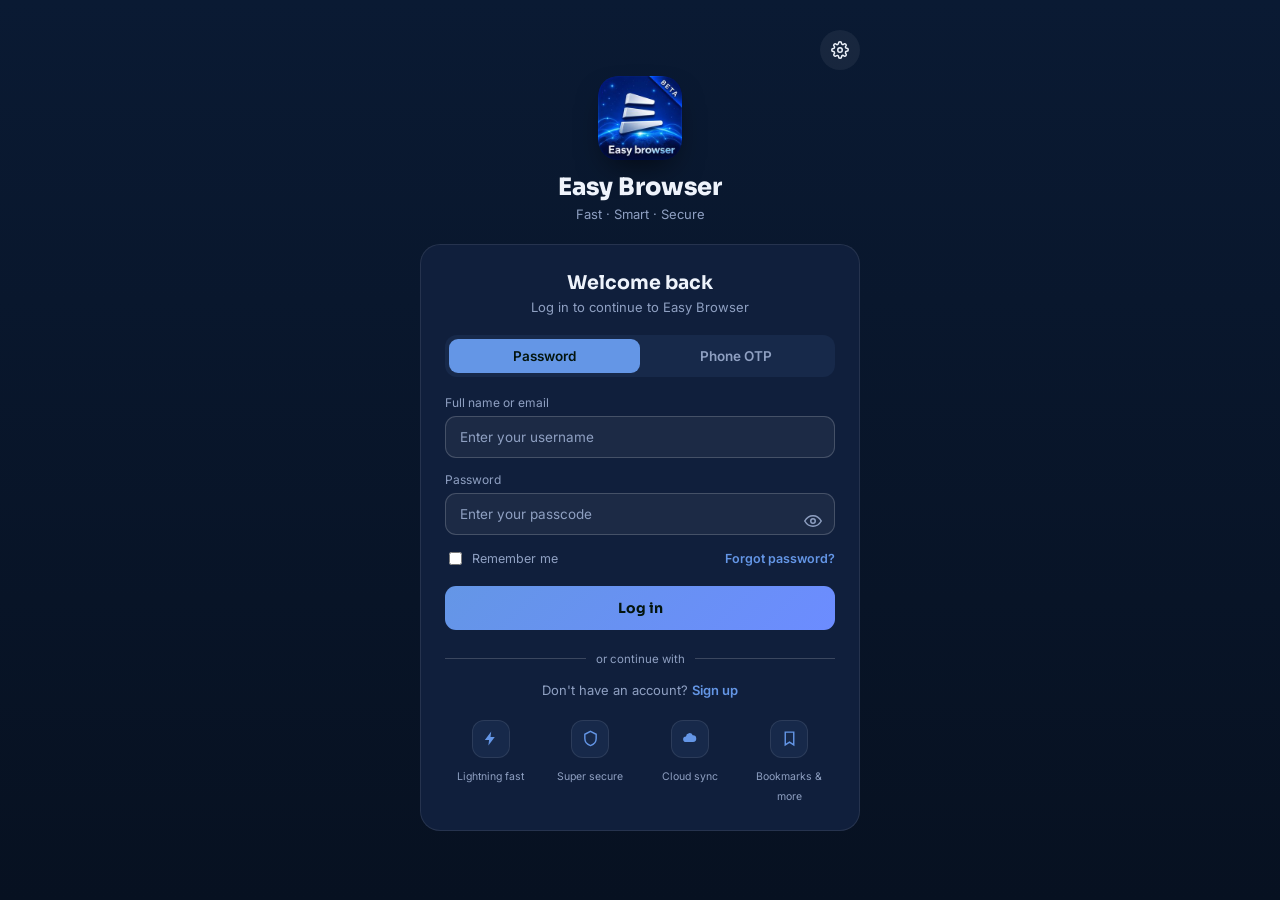
==== Index.html @ 17ee10db "Update print statement from 'Hello' to 'Goodbye'" ====
<!DOCTYPE html>
<html lang="en">
<head>
<meta charset="UTF-8" />
<meta name="viewport" content="width=device-width, initial-scale=1.0" />
<title>Easy Browser</title>
<link rel="icon" type="image/png" sizes="32x32" href="[data-uri]">
<link href="https://fonts.googleapis.com/css2?family=Sora:wght@500;600;700;800&family=Inter:wght@400;500;600&display=swap" rel="stylesheet">
<style>
  :root{
    --text:#eef3fb; --muted:#8fa0c2; --stroke:rgba(255,255,255,0.09); --stroke-strong:rgba(255,255,255,0.18);
    --panel:#101f3c; --panel-2:#17294a;
  }
  *{box-sizing:border-box;}
  html,body{min-height:100%;margin:0;}
  body{
    background:#0a1a33;color:var(--text);
    font-family:'Inter', ui-sans-serif, system-ui, sans-serif;
    transition:background 0.5s ease;
    display:flex;align-items:center;justify-content:center;
    min-height:100vh;
    padding:20px 16px 60px;
    position:relative;overflow-x:hidden;
  }
  #starsBg{ position:fixed;inset:0;width:100%;height:100%;z-index:-1; }
  .wrap{ max-width:440px;width:100%;margin:0 auto;position:relative; }
  .screen{ display:none; }
  .screen.active{ display:block; }
  .top-corner{ display:flex;justify-content:flex-end;margin-bottom:6px; }
  .icon-circle{
    width:40px;height:40px;border-radius:50%;border:none;cursor:pointer;
    display:flex;align-items:center;justify-content:center;
    background:rgba(255,255,255,0.06);color:var(--text);transition:background 0.4s ease, color 0.4s ease;
  }
  .icon-circle svg{ width:18px;height:18px; }
  /* ---------- brand block (shared) ---------- */
  .brand{ text-align:center;margin-bottom:22px; }
  .brand .logo-wrap{ width:84px;height:84px;border-radius:20px;overflow:hidden;margin:0 auto 12px;box-shadow:0 14px 30px -10px rgba(0,0,0,0.6); }
  .brand .logo-wrap img{ width:100%;height:100%;object-fit:cover;display:block; }
  .brand h1{ font-family:'Sora',sans-serif;font-size:24px;font-weight:800;margin:0 0 4px; }
  .brand p.tagline{ color:var(--muted);font-size:13px;margin:0; }
  /* ---------- login card ---------- */
  .login-card{ background:var(--panel);border:1px solid var(--stroke);border-radius:20px;padding:26px 24px; }
  .login-card h2{ font-family:'Sora',sans-serif;font-size:19px;font-weight:700;margin:0 0 4px;text-align:center; }
  .login-card p.sub{ color:var(--muted);font-size:13px;margin:0 0 20px;text-align:center; }
  .tabs{ display:flex;background:var(--panel-2);border-radius:12px;padding:4px;margin-bottom:18px; }
  .tab{ flex:1;text-align:center;padding:9px;border-radius:9px;font-size:13.5px;font-weight:600;cursor:pointer;color:var(--muted); }
  .tab.active{ background:rgb(var(--accent,100,150,230));color:#04150f; }
  .field-label{ font-size:12px;color:var(--muted);margin:0 0 6px; }
  .field{
    width:100%;background:rgba(255,255,255,0.05);border:1px solid var(--stroke-strong);
    border-radius:11px;padding:12px 14px;margin-bottom:14px;font-size:13.5px;color:var(--text);
    outline:none;font-family:inherit;
  }
  .field::placeholder{ color:var(--muted); }
  .password-wrap{ position:relative; }
  .password-wrap .field{ padding-right:44px; }
  .eye-btn{
    position:absolute;right:6px;top:50%;transform:translateY(-50%);
    width:32px;height:32px;border:none;background:none;color:var(--muted);cursor:pointer;
    display:flex;align-items:center;justify-content:center;
  }
  .eye-btn svg{ width:18px;height:18px; }
  .row-between{ display:flex;align-items:center;justify-content:space-between;margin-bottom:18px;font-size:12.5px; }
  .remember{ display:flex;align-items:center;gap:7px;color:var(--muted); }
  .row-between a{ color:rgb(var(--accent,100,150,230));text-decoration:none;font-weight:600; }
  .primary-btn{
    width:100%;padding:13px;border-radius:11px;border:none;cursor:pointer;margin-bottom:16px;
    font-family:'Sora',sans-serif;font-weight:700;font-size:14px;color:#04150f;
    background:linear-gradient(135deg, rgb(var(--accent,100,150,230)), #6c8cff);
  }
  .divider{ display:flex;align-items:center;gap:10px;color:var(--muted);font-size:11.5px;margin:6px 0 16px; }
  .divider::before, .divider::after{ content:"";flex:1;height:1px;background:var(--stroke-strong); }
  .signup-line{ text-align:center;font-size:13px;color:var(--muted); }
  .signup-line a{ color:rgb(var(--accent,100,150,230));font-weight:600;text-decoration:none; }
  .feature-row{ display:flex;justify-content:space-between;gap:8px;margin-top:22px; }
  .feature{ flex:1;text-align:center; }
  .feature .icon{
    width:38px;height:38px;border-radius:12px;background:var(--panel-2);border:1px solid var(--stroke);
    display:flex;align-items:center;justify-content:center;margin:0 auto 6px;color:rgb(var(--accent,100,150,230));
  }
  .feature .icon svg{ width:17px;height:17px; }
  .feature span{ font-size:10.5px;color:var(--muted); }
  /* ---------- home screen ---------- */
  .home-topbar{ display:flex;align-items:center;justify-content:space-between;margin-bottom:20px; }
  .profile-pill{ display:flex;align-items:center;gap:10px;background:rgba(255,255,255,0.06);border:1px solid var(--stroke);border-radius:999px;padding:6px 14px 6px 6px;font-size:13px; }
  .profile-pill .avatar{ width:24px;height:24px;border-radius:50%;background:rgb(var(--accent,100,150,230));display:flex;align-items:center;justify-content:center;font-size:12px;color:#04150f;font-weight:700;cursor:pointer; }
  .profile-pill .logout{ color:var(--muted); }
  .stats{ display:flex;justify-content:center;gap:34px;margin:22px 0;flex-wrap:wrap; }
  .stat{ text-align:center; }
  .stat .label{ font-size:10px;font-weight:600;letter-spacing:0.07em;text-transform:uppercase;color:var(--muted); }
  .stat .num{ font-family:'Sora',sans-serif;font-size:22px;font-weight:800;margin:2px 0; }
  .stat .sub{ font-size:11px;color:var(--muted); }
  .search-wrap{
    display:flex;align-items:center;gap:10px;background:rgba(255,255,255,0.05);
    border:1px solid var(--stroke-strong);border-radius:14px;padding:11px 12px 11px 16px;margin-bottom:18px;color:var(--muted);
  }
  .search-wrap svg{ flex-shrink:0; }
  .search-wrap input{ flex:1;background:none;border:none;color:var(--text);font-size:13.5px;outline:none;font-family:inherit;min-width:0; }
  .search-wrap input::placeholder{ color:var(--muted); }
  .search-wrap .icon-btn{
    width:32px;height:32px;border-radius:50%;border:none;cursor:pointer;flex-shrink:0;
    background:rgba(255,255,255,0.06);color:var(--muted);display:flex;align-items:center;justify-content:center;
  }
  .search-wrap .icon-btn.listening{ color:rgb(var(--accent,100,150,230));background:rgba(var(--accent,100,150,230),0.18); }
  .section-head{ display:flex;align-items:center;justify-content:space-between;margin:20px 0 12px; }
  .section-head h3{ font-family:'Sora',sans-serif;font-size:15px;font-weight:700;margin:0; }
  .section-head a{ color:rgb(var(--accent,100,150,230));font-size:12px;font-weight:600;text-decoration:none; }
  .quick-grid{ display:grid;grid-template-columns:repeat(4,1fr);gap:12px; }
  .quick-item{ display:flex;flex-direction:column;align-items:center;gap:6px;text-align:center;text-decoration:none;color:inherit; }
  .quick-item .icon{ width:48px;height:48px;border-radius:14px;display:flex;align-items:center;justify-content:center;background:var(--panel-2);border:1px solid var(--stroke);overflow:hidden;font-family:'Sora',sans-serif;font-weight:700;font-size:16px;color:rgb(var(--accent,100,150,230)); }
  .quick-item .icon img{ width:100%;height:100%;object-fit:contain;padding:8px; }
  .quick-item span{ font-size:10.5px; }
  .banner{ display:flex;align-items:center;justify-content:space-between;gap:12px;background:linear-gradient(120deg, rgb(var(--accent,100,150,230)), #6c8cff);border-radius:16px;padding:16px 18px;margin:18px 0;color:#04150f; }
  .banner h4{ font-family:'Sora',sans-serif;font-size:13.5px;font-weight:800;margin:0; }
  .banner p{ font-size:11px;margin:2px 0 0;opacity:0.85; }
  .banner button{ background:#fff;color:#0a1a33;font-family:'Sora',sans-serif;font-weight:700;font-size:11.5px;border:none;border-radius:999px;padding:8px 14px;cursor:pointer;white-space:nowrap; }
  .chip-row{ display:flex;gap:8px;flex-wrap:wrap; }
  .chip{ background:var(--panel-2);border:1px solid var(--stroke);border-radius:999px;padding:7px 13px;font-size:11.5px;text-decoration:none;color:inherit; }
  .bottom-nav{ display:flex;justify-content:space-around;align-items:center;border-top:1px solid var(--stroke);padding-top:14px;margin-top:26px;position:relative; }
  .nav-item{ display:flex;flex-direction:column;align-items:center;gap:3px;color:var(--muted);font-size:10px;background:none;border:none;cursor:pointer; }
  .nav-item svg{ width:18px;height:18px; }
  .nav-item.active{ color:rgb(var(--accent,100,150,230)); }
  .nav-center{ width:48px;height:48px;border-radius:50%;margin-top:-24px;overflow:hidden;box-shadow:0 0 0 4px #0a1a33,0 0 20px 3px rgba(var(--accent,100,150,230),0.6); }
  .nav-center img{ width:100%;height:100%;object-fit:cover; }
  /* ---------- settings ---------- */
  #settingsScreen .settings-head{ display:flex;align-items:center;gap:10px;margin-bottom:24px;font-family:'Sora',sans-serif;font-weight:700;font-size:18px; }
  #historyScreen .settings-head{ display:flex;align-items:center;gap:10px;margin-bottom:20px;font-family:'Sora',sans-serif;font-weight:700;font-size:18px; }
  #splashScreen{ align-items:center;justify-content:center;min-height:60vh; }
  #splashScreen.active{ display:flex;flex-direction:column; }
  .splash-inner{ text-align:center; }
  .splash-inner .logo-wrap{ width:96px;height:96px;border-radius:22px;overflow:hidden;margin:0 auto 16px;box-shadow:0 16px 34px -12px rgba(0,0,0,0.6); }
  .splash-inner .logo-wrap img{ width:100%;height:100%;object-fit:cover; }
  .splash-text{ font-family:'Sora',sans-serif;font-weight:700;font-size:16px;margin:0; }
  .history-list{ display:flex;flex-direction:column;gap:10px; }
  .history-item{
    display:flex;align-items:center;justify-content:space-between;gap:10px;
    background:var(--panel-2);border:1px solid var(--stroke);border-radius:12px;padding:11px 14px;
    text-decoration:none;color:inherit;
  }
  .history-item .site{ font-size:13.5px;font-weight:600; }
  .history-item .time{ font-size:11.5px;color:var(--muted); }
  .back-btn{ background:rgba(255,255,255,0.06);border:none;color:var(--text);font-size:18px;cursor:pointer;width:36px;height:36px;border-radius:50%; }
  .settings-label{ font-size:11px;font-weight:600;letter-spacing:0.07em;text-transform:uppercase;color:var(--muted);margin:0 0 12px; }
  .theme-row{ display:flex;gap:14px;flex-wrap:wrap; }
  .update-card{
    background:var(--panel-2);border:1px solid var(--stroke-strong);border-radius:14px;
    padding:16px;margin-bottom:6px;
  }
  .update-row{ display:flex;align-items:center;justify-content:space-between;font-size:13.5px; }
  .version-tag{ font-family:'Sora',sans-serif;font-weight:700;color:rgb(var(--accent,100,150,230)); }
  .update-status{ font-size:12.5px;color:var(--muted);margin-top:10px; }
  .progress-wrap{ width:100%;height:8px;border-radius:99px;background:rgba(255,255,255,0.08);overflow:hidden;margin-top:12px; }
  .progress-bar{ width:0%;height:100%;background:linear-gradient(135deg, rgb(var(--accent,100,150,230)), #6c8cff);transition:width 0.2s linear; }
  .dev-note{ font-size:11.5px;color:var(--muted);line-height:1.6;margin:12px 0 0; }
  .theme-option{ display:flex;flex-direction:column;align-items:center;gap:7px;cursor:pointer; }
  .theme-option .swatch{ width:58px;height:58px;border-radius:16px;overflow:hidden;border:2px solid transparent;transition:border-color 0.15s ease, transform 0.15s ease; }
  .theme-option:hover .swatch{ transform:translateY(-2px); }
  .theme-option.active .swatch{ border-color:#fff; }
  .theme-option .swatch img{ width:100%;height:100%;object-fit:cover; }
  .theme-option span{ font-size:11px;color:var(--muted); }
</style>
</head>
<body>
<canvas id="starsBg"></canvas>
<div class="wrap">
  <!-- LOGIN -->
  <div class="screen active" id="loginScreen">
    <div class="top-corner">
      <button class="icon-circle" id="openSettingsFromLogin" aria-label="Settings">
        <svg viewBox="0 0 24 24" fill="none" stroke="currentColor" stroke-width="2"><circle cx="12" cy="12" r="3"/><path d="M19.4 15a1.65 1.65 0 00.33 1.82l.06.06a2 2 0 11-2.83 2.83l-.06-.06a1.65 1.65 0 00-1.82-.33 1.65 1.65 0 00-1 1.51V21a2 2 0 01-4 0v-.09A1.65 1.65 0 009 19.4a1.65 1.65 0 00-1.82.33l-.06.06a2 2 0 11-2.83-2.83l.06-.06A1.65 1.65 0 004.6 15a1.65 1.65 0 00-1.51-1H3a2 2 0 010-4h.09A1.65 1.65 0 004.6 9a1.65 1.65 0 00-.33-1.82l-.06-.06a2 2 0 112.83-2.83l.06.06A1.65 1.65 0 009 4.6a1.65 1.65 0 001-1.51V3a2 2 0 014 0v.09A1.65 1.65 0 0015 4.6a1.65 1.65 0 001.82-.33l.06-.06a2 2 0 112.83 2.83l-.06.06A1.65 1.65 0 0019.4 9c.36.14.68.38 1 .5H21a2 2 0 010 4h-.09a1.65 1.65 0 00-1.51 1z"/></svg>
      </button>
    </div>
    <div class="brand">
      <div class="logo-wrap"><img id="loginLogo" src="[data-uri]"></div>
      <h1>Easy Browser</h1>
      <p class="tagline">Fast · Smart · Secure</p>
    </div>
    <div class="login-card">
      <h2>Welcome back</h2>
      <p class="sub">Log in to continue to Easy Browser</p>
      <div class="tabs">
        <div class="tab active" id="tabPassword">Password</div>
        <div class="tab" id="tabOtp">Phone OTP</div>
      </div>
      <div id="passwordPane">
        <div class="field-label">Full name or email</div>
        <input class="field" id="nameInput" type="text" placeholder="Enter your username">
        <div class="field-label">Password</div>
        <div class="password-wrap">
          <input class="field" id="passwordInput" type="password" placeholder="Enter your passcode">
          <button type="button" class="eye-btn" id="toggleEye" aria-label="Show password">
            <svg viewBox="0 0 24 24" fill="none" stroke="currentColor" stroke-width="2"><path d="M1 12s4-7 11-7 11 7 11 7-4 7-11 7-11-7-11-7z"/><circle cx="12" cy="12" r="3"/></svg>
          </button>
        </div>
        <div class="row-between">
          <label class="remember"><input type="checkbox"> Remember me</label>
          <a href="#">Forgot password?</a>
        </div>
        <button class="primary-btn">Log in</button>
      </div>
      <div id="otpPane" style="display:none;">
        <div class="field-label">Full name</div>
        <input class="field" id="nameInputOtp" type="text" placeholder="Enter your username">
        <div class="field-label">Phone number</div>
        <input class="field" type="tel" placeholder="+91 00000 00000">
        <button class="primary-btn" id="sendOtpBtn">Send OTP</button>
        <div class="field-label">Enter OTP</div>
        <input class="field" type="text" placeholder="• • • • • •">
        <button class="primary-btn">Verify &amp; log in</button>
      </div>
      <div class="divider">or continue with</div>
      <div class="signup-line">Don't have an account? <a href="#">Sign up</a></div>
      <div class="feature-row">
        <div class="feature"><div class="icon"><svg viewBox="0 0 24 24" fill="currentColor"><path d="M13 2L4 14h6l-1 8 9-12h-6z"/></svg></div><span>Lightning fast</span></div>
        <div class="feature"><div class="icon"><svg viewBox="0 0 24 24" fill="none" stroke="currentColor" stroke-width="2"><path d="M12 2l8 4v6c0 5-3.5 8.5-8 10-4.5-1.5-8-5-8-10V6z"/></svg></div><span>Super secure</span></div>
        <div class="feature"><div class="icon"><svg viewBox="0 0 24 24" fill="currentColor"><path d="M7 17a4 4 0 010-8 5 5 0 019.6-1.5A4.5 4.5 0 0117 17H7z"/></svg></div><span>Cloud sync</span></div>
        <div class="feature"><div class="icon"><svg viewBox="0 0 24 24" fill="none" stroke="currentColor" stroke-width="2"><path d="M6 3h12v18l-6-4-6 4z"/></svg></div><span>Bookmarks &amp; more</span></div>
      </div>
    </div>
  </div>
  <!-- HOME -->
  <div class="screen" id="homeScreen">
    <div class="home-topbar">
      <button class="icon-circle" id="openSettingsFromHome" aria-label="Settings">
        <svg viewBox="0 0 24 24" fill="none" stroke="currentColor" stroke-width="2"><circle cx="12" cy="12" r="3"/><path d="M19.4 15a1.65 1.65 0 00.33 1.82l.06.06a2 2 0 11-2.83 2.83l-.06-.06a1.65 1.65 0 00-1.82-.33 1.65 1.65 0 00-1 1.51V21a2 2 0 01-4 0v-.09A1.65 1.65 0 009 19.4a1.65 1.65 0 00-1.82.33l-.06.06a2 2 0 11-2.83-2.83l.06-.06A1.65 1.65 0 004.6 15a1.65 1.65 0 00-1.51-1H3a2 2 0 010-4h.09A1.65 1.65 0 004.6 9a1.65 1.65 0 00-.33-1.82l-.06-.06a2 2 0 112.83-2.83l.06.06A1.65 1.65 0 009 4.6a1.65 1.65 0 001-1.51V3a2 2 0 014 0v.09A1.65 1.65 0 0015 4.6a1.65 1.65 0 001.82-.33l.06-.06a2 2 0 112.83 2.83l-.06.06A1.65 1.65 0 0019.4 9c.36.14.68.38 1 .5H21a2 2 0 010 4h-.09a1.65 1.65 0 00-1.51 1z"/></svg>
      </button>
      <div class="profile-pill"><span class="avatar" id="homeAvatar">?</span><span id="homeWelcome">Welcome!</span><span class="logout" id="logoutBtn" style="cursor:pointer;">Log out</span></div>
    </div>
    <div class="brand">
      <div class="logo-wrap"><img id="homeLogo" src="[data-uri]"></div>
      <h1>Easy Browser</h1>
      <p class="tagline">Fast · Smart · Secure</p>
    </div>
    <div class="stats">
      <div class="stat"><div class="label">Websites</div><div class="num">150+</div><div class="sub">Available</div></div>
      <div class="stat"><div class="label">Bookmarks</div><div class="num">24</div><div class="sub">Saved</div></div>
      <div class="stat"><div class="label">History</div><div class="num">136</div><div class="sub">Visited</div></div>
    </div>
    <form class="search-wrap" id="searchForm">
      <svg width="18" height="18" viewBox="0 0 24 24" fill="none" stroke="#9db0cf" stroke-width="2"><circle cx="11" cy="11" r="7"/><line x1="21" y1="21" x2="16.65" y2="16.65"/></svg>
      <input type="text" id="searchInput" placeholder="Search or enter website" autocomplete="off">
      <button type="button" class="icon-btn" id="voiceSearchBtn" aria-label="Voice search">
        <svg width="18" height="18" viewBox="0 0 24 24" fill="none" stroke="currentColor" stroke-width="1.8"><rect x="9" y="2" width="6" height="12" rx="3"/><path d="M5 10a7 7 0 0014 0M12 19v3" stroke-linecap="round"/></svg>
      </button>
    </form>
    <div class="section-head"><h3>Quick Access</h3><a href="#">View All ›</a></div>
    <div class="quick-grid" id="quickGrid"></div>
    <div class="banner">
      <div><h4>Explore the web faster and smarter</h4><p>Your all-in-one browser for everything you need.</p></div>
      <button>Explore ›</button>
    </div>
    <div class="section-head"><h3>Recent Websites</h3><a href="#">Clear All</a></div>
    <div class="chip-row">
      <a class="chip" href="https://github.com" target="_blank" rel="noopener" data-site="github.com">github.com</a>
      <a class="chip" href="https://codepen.io" target="_blank" rel="noopener" data-site="codepen.io">codepen.io</a>
      <a class="chip" href="https://canva.com" target="_blank" rel="noopener" data-site="canva.com">canva.com</a>
      <a class="chip" href="https://claude.ai" target="_blank" rel="noopener" data-site="claude.ai">claude.ai</a>
    </div>
    <div class="bottom-nav">
      <button class="nav-item active"><svg viewBox="0 0 24 24" fill="none" stroke="currentColor" stroke-width="2"><path d="M3 11l9-7 9 7"/><path d="M5 10v9h14v-9"/></svg>Home</button>
      <button class="nav-item"><svg viewBox="0 0 24 24" fill="none" stroke="currentColor" stroke-width="2"><path d="M6 3h12v18l-6-4-6 4z"/></svg>Bookmarks</button>
      <div class="nav-center"><img id="navLogo" src="[data-uri]"></div>
      <button class="nav-item"><svg viewBox="0 0 24 24" fill="none" stroke="currentColor" stroke-width="2"><circle cx="12" cy="12" r="9"/><path d="M12 7v5l3 2"/></svg>History</button>
      <button class="nav-item"><svg viewBox="0 0 24 24" fill="none" stroke="currentColor" stroke-width="2"><rect x="3" y="3" width="7" height="7" rx="1.4"/><rect x="14" y="3" width="7" height="7" rx="1.4"/><rect x="3" y="14" width="7" height="7" rx="1.4"/><rect x="14" y="14" width="7" height="7" rx="1.4"/></svg>Apps</button>
    </div>
  </div>
  <!-- SETTINGS -->
  <div class="screen" id="settingsScreen">
    <div class="settings-head">
      <button class="back-btn" id="closeSettingsBtn">‹</button>
      Settings
    </div>
    <div class="settings-label">Appearance</div>
    <div class="theme-row" id="themeRow"></div>
    <div class="settings-label" style="margin-top:26px;">Software Update</div>
    <div class="update-card">
      <div class="update-row">
        <span>Easy Browser version</span>
        <span id="installedVersion" class="version-tag">1.0.0</span>
      </div>
      <button class="primary-btn" id="checkUpdateBtn" style="margin:12px 0 0;">Check for Updates</button>
      <div id="updateStatus" class="update-status"></div>
      <button class="primary-btn" id="installUpdateBtn" style="display:none;margin-top:10px;">Reload to Update</button>
      <p class="dev-note">Updates are published by pushing new code to the GitHub repo — only whoever has push access to it (you) can release one. Anyone with the page already open keeps using the version they loaded until they reload.</p>
    </div>
  </div>
  <!-- SPLASH: brief welcome shown right after login -->
  <div class="screen" id="splashScreen">
    <div class="splash-inner">
      <div class="logo-wrap"><img id="splashLogo" src="" alt=""></div>
      <p id="splashText" class="splash-text"></p>
    </div>
  </div>
  <!-- HISTORY -->
  <div class="screen" id="historyScreen">
    <div class="settings-head">
      <button class="back-btn" id="closeHistoryBtn">‹</button>
      History
    </div>
    <div class="history-list" id="historyList"></div>
  </div>
</div>
<script>
const THEMES = {
  blue:   { bg:'#0a1a33', accent:'100,150,230' },
  purple: { bg:'#1c0f33', accent:'168,120,224' },
  green:  { bg:'#04140f', accent:'60,200,150' },
  red:    { bg:'#22060c', accent:'224,90,110' },
  gold:   { bg:'#1a1206', accent:'224,180,110' },
};
const LOGOS = {
  blue:'[data-uri]',
  purple:'[data-uri]',
  green:'[data-uri]',
  red:'[data-uri]',
  gold:'[data-uri]',
};
function handleIconError(img){
  const step = img.dataset.step || '0';
  if(step === '0'){
    img.dataset.step = '1';
    img.src = `https://www.google.com/s2/favicons?domain=${img.dataset.domain}&sz=128`;
  } else {
    // both remote sources failed — show a generic letter badge instead of a broken image
    const wrap = img.parentElement;
    img.remove();
    wrap.textContent = wrap.dataset.fallback;
  }
}
const QUICK = [
  { name:'YouTube', href:'https://youtube.com', domain:'youtube.com' },
  { name:'Google', href:'https://google.com', domain:'google.com' },
  { name:'ChatGPT', href:'https://chat.openai.com', domain:'chat.openai.com' },
  { name:'Wikipedia', href:'https://wikipedia.org', domain:'wikipedia.org' },
];
const quickGrid = document.getElementById('quickGrid');
QUICK.forEach(app => {
  const el = document.createElement('a');
  el.className = 'quick-item';
  el.href = app.href;
  el.target = '_blank';
  el.rel = 'noopener';
  el.innerHTML = `<div class="icon" data-fallback="${app.name.charAt(0)}"><img src="https://logo.clearbit.com/${app.domain}" alt="" data-domain="${app.domain}" onerror="handleIconError(this)"></div><span>${app.name}</span>`;
  el.addEventListener('click', () => logHistory(app.domain));
  quickGrid.appendChild(el);
});
function applyTheme(key){
  const t = THEMES[key];
  document.body.style.background = t.bg;
  document.documentElement.style.setProperty('--accent', t.accent);
  document.getElementById('loginLogo').src = LOGOS[key];
  document.getElementById('homeLogo').src = LOGOS[key];
  document.getElementById('navLogo').src = LOGOS[key];
  document.querySelectorAll('.theme-option').forEach(o => o.classList.toggle('active', o.dataset.theme === key));
  drawStars(t.bg, t.accent);
}
// ---- starfield background, echoing the logo's own stars-and-glow look ----
const starsCanvas = document.getElementById('starsBg');
const starsCtx = starsCanvas.getContext('2d');
let starField = [];
function buildStarField(){
  // no moving elements needed for a clean, plain background
  starField = [];
}
function mixRgb(c1, c2, t){
  return [0,1,2].map(i => Math.round(c1[i] + (c2[i]-c1[i]) * t));
}
function drawStars(bgColor, accent){
  starsCanvas.width = window.innerWidth;
  starsCanvas.height = window.innerHeight;
  const W = starsCanvas.width, H = starsCanvas.height;
  // clean, solid dark blue — a touch darker toward the edges, nothing bright or "light"
  const hexRgb = [1,3,5].map(i => parseInt(bgColor.slice(i, i+2), 16));
  const darker = mixRgb(hexRgb, [0,0,0], 0.35);
  const grad = starsCtx.createLinearGradient(0, 0, 0, H);
  grad.addColorStop(0, bgColor);
  grad.addColorStop(1, `rgb(${darker[0]},${darker[1]},${darker[2]})`);
  starsCtx.fillStyle = grad;
  starsCtx.fillRect(0, 0, W, H);
  starsCtx.globalCompositeOperation = 'source-over';
}
buildStarField();
let currentThemeForRedraw = THEMES.blue;
function loopStars(){
  drawStars(currentThemeForRedraw.bg, currentThemeForRedraw.accent);
  requestAnimationFrame(loopStars);
}
requestAnimationFrame(loopStars);
window.addEventListener('resize', buildStarField);
const _applyThemeOriginal = applyTheme;
let currentLogoKey = 'blue';
applyTheme = function(key){
  currentThemeForRedraw = THEMES[key];
  currentLogoKey = key;
  _applyThemeOriginal(key);
};
let lastScreen = 'loginScreen';
function showScreen(id){
  document.querySelectorAll('.screen').forEach(s => s.classList.remove('active'));
  document.getElementById(id).classList.add('active');
}
document.getElementById('openSettingsFromLogin').addEventListener('click', () => { lastScreen='loginScreen'; showScreen('settingsScreen'); });
document.getElementById('openSettingsFromHome').addEventListener('click', () => { lastScreen='homeScreen'; showScreen('settingsScreen'); });
document.getElementById('closeSettingsBtn').addEventListener('click', () => showScreen(lastScreen));
// voice search — uses the browser's built-in speech recognition (Chrome/Edge/Safari; not Firefox)
const voiceBtn = document.getElementById('voiceSearchBtn');
const SpeechRecognitionAPI = window.SpeechRecognition || window.webkitSpeechRecognition;
if(SpeechRecognitionAPI){
  const recognition = new SpeechRecognitionAPI();
  recognition.lang = 'en-US';
  recognition.interimResults = false;
  recognition.maxAlternatives = 1;
  voiceBtn.addEventListener('click', () => {
    voiceBtn.classList.add('listening');
    recognition.start();
  });
  recognition.addEventListener('result', (e) => {
    const said = e.results[0][0].transcript;
    document.getElementById('searchInput').value = said;
    document.getElementById('searchForm').requestSubmit();
  });
  recognition.addEventListener('end', () => voiceBtn.classList.remove('listening'));
  recognition.addEventListener('error', () => voiceBtn.classList.remove('listening'));
} else {
  voiceBtn.addEventListener('click', () => {
    alert("Voice search isn't supported in this browser. Try Chrome, Edge, or Safari.");
  });
}
const SITE_SHORTCUTS = {
  claude: 'https://claude.ai',
  chatgpt: 'https://chat.openai.com',
  whatsapp: 'https://web.whatsapp.com',
  youtube: 'https://youtube.com',
  google: 'https://google.com',
  wikipedia: 'https://wikipedia.org',
  facebook: 'https://facebook.com',
  instagram: 'https://instagram.com',
  twitter: 'https://x.com',
  x: 'https://x.com',
  github: 'https://github.com',
  amazon: 'https://amazon.com',
  netflix: 'https://netflix.com',
  spotify: 'https://open.spotify.com',
  gmail: 'https://mail.google.com',
  maps: 'https://maps.google.com',
  translate: 'https://translate.google.com',
  reddit: 'https://reddit.com',
  linkedin: 'https://linkedin.com',
  telegram: 'https://web.telegram.org',
  canva: 'https://canva.com',
  codepen: 'https://codepen.io',
};
document.getElementById('searchForm').addEventListener('submit', (e) => {
  e.preventDefault();
  const q = document.getElementById('searchInput').value.trim();
  if(!q) return;
  const key = q.toLowerCase();
  let url;
  if(SITE_SHORTCUTS[key]){
    url = SITE_SHORTCUTS[key];
    logHistory(key + (key.includes('.') ? '' : '.com').replace('.com.com','.com'));
  } else {
    const looksLikeUrl = /^[\w-]+(\.[\w-]+)+([/?#].*)?$/.test(q) || /^https?:\/\//.test(q);
    url = looksLikeUrl ? (/^https?:\/\//.test(q) ? q : `https://${q}`) : `https://www.google.com/search?q=${encodeURIComponent(q)}`;
    logHistory(looksLikeUrl ? q.replace(/^https?:\/\//,'') : `Search: ${q}`);
  }
  window.location.href = url;
});
document.getElementById('tabPassword').addEventListener('click', () => {
  document.getElementById('tabPassword').classList.add('active');
  document.getElementById('tabOtp').classList.remove('active');
  document.getElementById('passwordPane').style.display = 'block';
  document.getElementById('otpPane').style.display = 'none';
});
document.getElementById('tabOtp').addEventListener('click', () => {
  document.getElementById('tabOtp').classList.add('active');
  document.getElementById('tabPassword').classList.remove('active');
  document.getElementById('otpPane').style.display = 'block';
  document.getElementById('passwordPane').style.display = 'none';
});
function showSplashThen(name, next){
  document.getElementById('splashLogo').src = LOGOS[currentLogoKey];
  document.getElementById('splashText').textContent = name
    ? `Hi ${name}, Easy Browser welcomes you!`
    : 'Hi Guest, Easy Browser welcomes you!';
  showScreen('splashScreen');
  setTimeout(next, 3000);
}
function logInAs(name){
  const trimmed = (name || '').trim();
  const homeWelcome = document.getElementById('homeWelcome');
  const homeAvatar = document.getElementById('homeAvatar');
  showSplashThen(trimmed, () => {
    if(trimmed){
      homeWelcome.textContent = trimmed;
      if(!homeAvatar.querySelector('img')) homeAvatar.textContent = trimmed.charAt(0).toUpperCase();
    } else {
      homeWelcome.textContent = 'Guest';
      if(!homeAvatar.querySelector('img')) homeAvatar.textContent = 'G';
    }
    showScreen('homeScreen');
  });
}
document.querySelector('#passwordPane .primary-btn').addEventListener('click', () => {
  const name = document.getElementById('nameInput').value;
  const pass = document.getElementById('passwordInput').value;
  // guest mode: both fields left empty
  logInAs((name || pass) ? name : '');
});
document.querySelector('#otpPane .primary-btn:last-child').addEventListener('click', () => logInAs(document.getElementById('nameInputOtp').value));
// show / hide passcode
document.getElementById('toggleEye').addEventListener('click', () => {
  const pw = document.getElementById('passwordInput');
  pw.type = pw.type === 'password' ? 'text' : 'password';
});
document.getElementById('logoutBtn').addEventListener('click', () => {
  document.getElementById('nameInput').value = '';
  document.getElementById('nameInputOtp').value = '';
  document.getElementById('passwordInput').value = '';
  document.getElementById('homeWelcome').textContent = 'Welcome!';
  document.getElementById('homeAvatar').textContent = '?';
  document.getElementById('homeAvatar').style.backgroundImage = '';
  showScreen('loginScreen');
});
// profile picture from gallery
const avatarFileInput = document.createElement('input');
avatarFileInput.type = 'file';
avatarFileInput.accept = 'image/*';
avatarFileInput.style.display = 'none';
document.body.appendChild(avatarFileInput);
document.getElementById('homeAvatar').addEventListener('click', () => avatarFileInput.click());
avatarFileInput.addEventListener('change', () => {
  const file = avatarFileInput.files[0];
  if(!file) return;
  const reader = new FileReader();
  reader.onload = () => {
    const avatar = document.getElementById('homeAvatar');
    avatar.textContent = '';
    avatar.style.backgroundImage = `url(${reader.result})`;
    avatar.style.backgroundSize = 'cover';
    avatar.style.backgroundPosition = 'center';
  };
  reader.readAsDataURL(file);
});
// history screen — a real, growing log of what's actually been searched/opened,
// stored in localStorage so it persists across visits on this device
const HISTORY_KEY = 'ezb_history';
function getHistory(){
  try { return JSON.parse(localStorage.getItem(HISTORY_KEY)) || []; }
  catch(e){ return []; }
}
function logHistory(site){
  const list = getHistory();
  list.unshift({ site, time: Date.now() });
  try { localStorage.setItem(HISTORY_KEY, JSON.stringify(list.slice(0, 200))); } catch(e){}
  renderHistory();
}
function relativeTime(ts){
  const diff = Math.max(0, Date.now() - ts);
  const min = Math.floor(diff / 60000);
  if(min < 1) return 'Just now';
  if(min < 60) return `${min} minute${min===1?'':'s'} ago`;
  const hr = Math.floor(min / 60);
  if(hr < 24) return `${hr} hour${hr===1?'':'s'} ago`;
  const day = Math.floor(hr / 24);
  if(day === 1) return 'Yesterday';
  return `${day} days ago`;
}
const historyList = document.getElementById('historyList');
function renderHistory(){
  const list = getHistory();
  historyList.innerHTML = '';
  if(list.length === 0){
    historyList.innerHTML = `<p style="color:var(--muted);font-size:13px;">Nothing searched yet — sites you visit from the search bar or Quick Access will show up here.</p>`;
    return;
  }
  list.forEach(h => {
    const a = document.createElement('a');
    a.className = 'history-item';
    a.href = h.site.startsWith('http') ? h.site : `https://${h.site}`;
    a.target = '_blank';
    a.rel = 'noopener';
    a.innerHTML = `<span class="site">${h.site}</span><span class="time">${relativeTime(h.time)}</span>`;
    historyList.appendChild(a);
  });
}
renderHistory();
document.querySelectorAll('.bottom-nav .nav-item')[2].addEventListener('click', () => { lastScreen='homeScreen'; renderHistory(); showScreen('historyScreen'); });
document.getElementById('closeHistoryBtn').addEventListener('click', () => showScreen(lastScreen));
document.querySelectorAll('.chip').forEach(chip => {
  chip.addEventListener('click', () => logHistory(chip.dataset.site));
});
const themeRow = document.getElementById('themeRow');
Object.keys(THEMES).forEach(key => {
  const opt = document.createElement('div');
  opt.className = 'theme-option';
  opt.dataset.theme = key;
  opt.innerHTML = `<div class="swatch"><img src="${LOGOS[key]}"></div><span>${key.charAt(0).toUpperCase()+key.slice(1)}</span>`;
  opt.addEventListener('click', () => applyTheme(key));
  themeRow.appendChild(opt);
});
// real software update check — compares the version baked into THIS running page
// against whatever is currently live on GitHub Pages, by re-fetching the page itself.
const APP_VERSION = '1.0.0'; // bump this number and push to GitHub to "release" an update
document.getElementById('installedVersion').textContent = APP_VERSION;
document.getElementById('checkUpdateBtn').addEventListener('click', async () => {
  const status = document.getElementById('updateStatus');
  const installBtn = document.getElementById('installUpdateBtn');
  status.textContent = 'Checking for updates…';
  installBtn.style.display = 'none';
  try {
    const res = await fetch(window.location.pathname + '?_=' + Date.now(), { cache: 'no-store' });
    const text = await res.text();
    const match = text.match(/const APP_VERSION = ['"]([\d.]+)['"]/);
    const latest = match ? match[1] : null;
    if(!latest){
      status.textContent = "Couldn't read the live version — check your connection.";
    } else if(latest === APP_VERSION){
      status.textContent = "You're up to date.";
    } else {
      status.textContent = `Update available: version ${latest}`;
      installBtn.style.display = 'block';
    }
  } catch(err){
    status.textContent = "Couldn't check for updates — check your connection.";
  }
});
document.getElementById('installUpdateBtn').addEventListener('click', () => {
  window.location.reload();
});
applyTheme('blue');
</script>
</body>
</html>
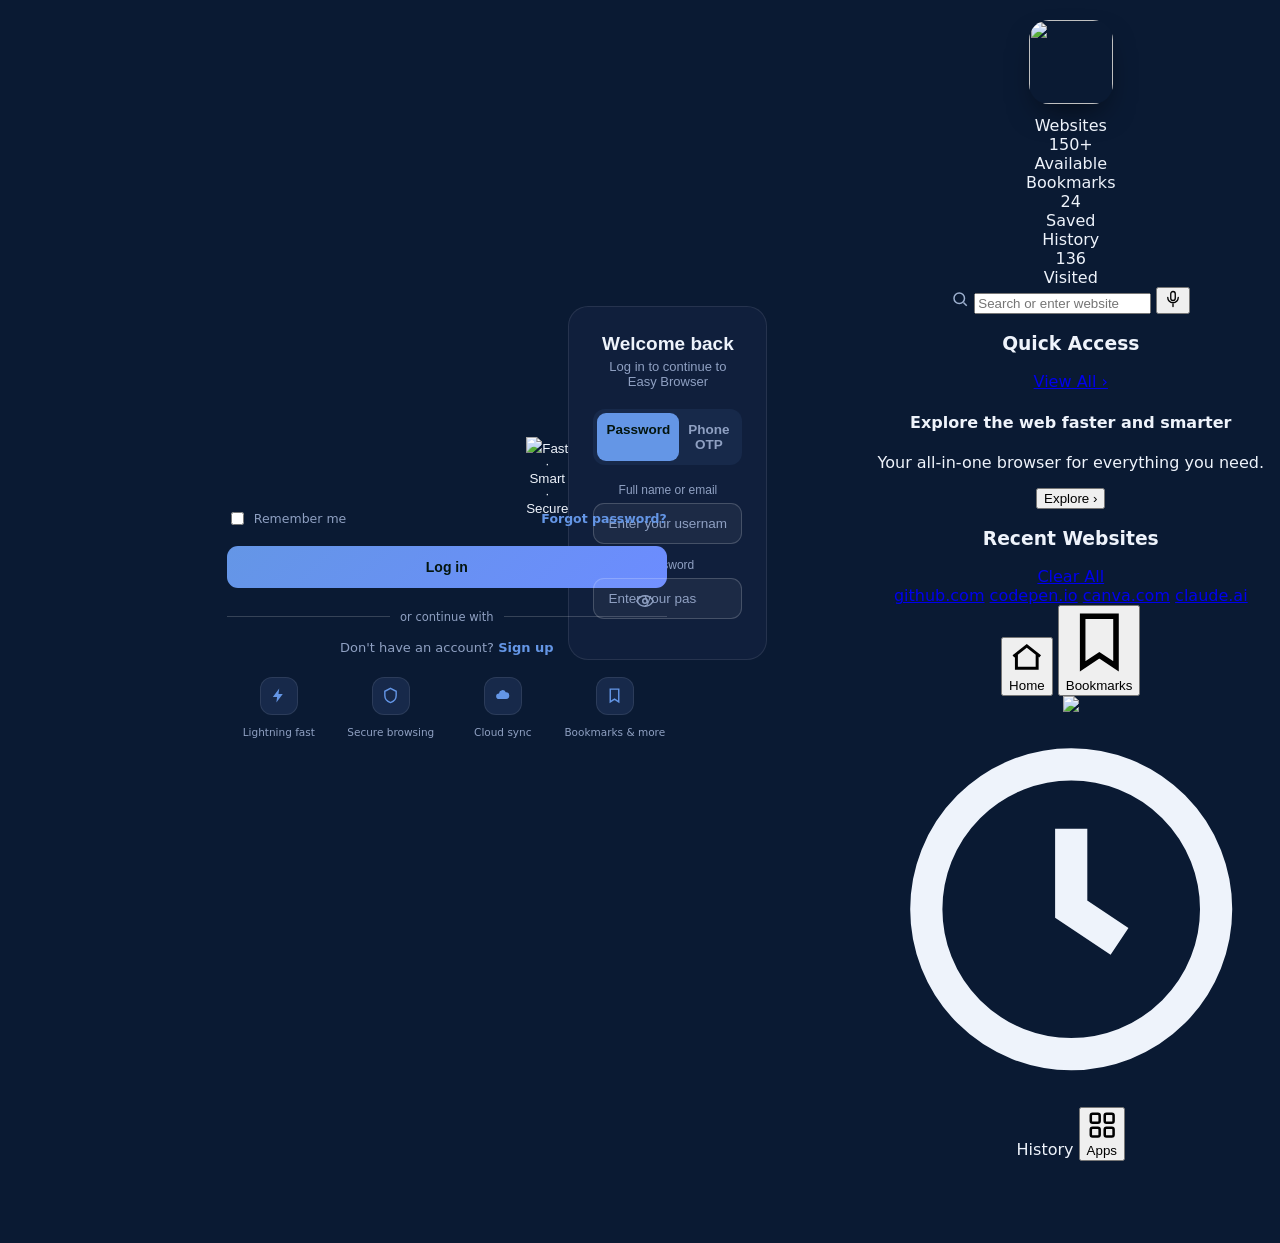
==== commit dd426089: "Fix runtime issues in the browser mockup: safe history handling, starfield rendering, theme patching" ====
--- a/Index.html
+++ b/Index.html
@@ -4,7 +4,7 @@
 <meta charset="UTF-8" />
 <meta name="viewport" content="width=device-width, initial-scale=1.0" />
 <title>Easy Browser</title>
-<link rel="icon" type="image/png" sizes="32x32" href="[data-uri]">
+<link rel="icon" type="image/png" sizes="32x32" href="[data-uri][...]
 <link href="https://fonts.googleapis.com/css2?family=Sora:wght@500;600;700;800&family=Inter:wght@400;500;600&display=swap" rel="stylesheet">
 <style>
   :root{
@@ -84,7 +84,7 @@
   /* ---------- home screen ---------- */
   .home-topbar{ display:flex;align-items:center;justify-content:space-between;margin-bottom:20px; }
   .profile-pill{ display:flex;align-items:center;gap:10px;background:rgba(255,255,255,0.06);border:1px solid var(--stroke);border-radius:999px;padding:6px 14px 6px 6px;font-size:13px; }
-  .profile-pill .avatar{ width:24px;height:24px;border-radius:50%;background:rgb(var(--accent,100,150,230));display:flex;align-items:center;justify-content:center;font-size:12px;color:#04150f;font-weight:700;cursor:pointer; }
+  .profile-pill .avatar{ width:24px;height:24px;border-radius:50%;background:rgb(var(--accent,100,150,230));display:flex;align-items:center;justify-content:center;font-size:12px;color:#04150f;font-wei[...]
   .profile-pill .logout{ color:var(--muted); }
   .stats{ display:flex;justify-content:center;gap:34px;margin:22px 0;flex-wrap:wrap; }
   .stat{ text-align:center; }
@@ -108,10 +108,10 @@
   .section-head a{ color:rgb(var(--accent,100,150,230));font-size:12px;font-weight:600;text-decoration:none; }
   .quick-grid{ display:grid;grid-template-columns:repeat(4,1fr);gap:12px; }
   .quick-item{ display:flex;flex-direction:column;align-items:center;gap:6px;text-align:center;text-decoration:none;color:inherit; }
-  .quick-item .icon{ width:48px;height:48px;border-radius:14px;display:flex;align-items:center;justify-content:center;background:var(--panel-2);border:1px solid var(--stroke);overflow:hidden;font-family:'Sora',sans-serif;font-weight:700;font-size:16px;color:rgb(var(--accent,100,150,230)); }
+  .quick-item .icon{ width:48px;height:48px;border-radius:14px;display:flex;align-items:center;justify-content:center;background:var(--panel-2);border:1px solid var(--stroke);overflow:hidden;font-fami[...]
   .quick-item .icon img{ width:100%;height:100%;object-fit:contain;padding:8px; }
   .quick-item span{ font-size:10.5px; }
-  .banner{ display:flex;align-items:center;justify-content:space-between;gap:12px;background:linear-gradient(120deg, rgb(var(--accent,100,150,230)), #6c8cff);border-radius:16px;padding:16px 18px;margin:18px 0;color:#04150f; }
+  .banner{ display:flex;align-items:center;justify-content:space-between;gap:12px;background:linear-gradient(120deg, rgb(var(--accent,100,150,230)), #6c8cff);border-radius:16px;padding:16px 18px;margi[...]
   .banner h4{ font-family:'Sora',sans-serif;font-size:13.5px;font-weight:800;margin:0; }
   .banner p{ font-size:11px;margin:2px 0 0;opacity:0.85; }
   .banner button{ background:#fff;color:#0a1a33;font-family:'Sora',sans-serif;font-weight:700;font-size:11.5px;border:none;border-radius:999px;padding:8px 14px;cursor:pointer;white-space:nowrap; }
@@ -168,11 +168,11 @@
   <div class="screen active" id="loginScreen">
     <div class="top-corner">
       <button class="icon-circle" id="openSettingsFromLogin" aria-label="Settings">
-        <svg viewBox="0 0 24 24" fill="none" stroke="currentColor" stroke-width="2"><circle cx="12" cy="12" r="3"/><path d="M19.4 15a1.65 1.65 0 00.33 1.82l.06.06a2 2 0 11-2.83 2.83l-.06-.06a1.65 1.65 0 00-1.82-.33 1.65 1.65 0 00-1 1.51V21a2 2 0 01-4 0v-.09A1.65 1.65 0 009 19.4a1.65 1.65 0 00-1.82.33l-.06.06a2 2 0 11-2.83-2.83l.06-.06A1.65 1.65 0 004.6 15a1.65 1.65 0 00-1.51-1H3a2 2 0 010-4h.09A1.65 1.65 0 004.6 9a1.65 1.65 0 00-.33-1.82l-.06-.06a2 2 0 112.83-2.83l.06.06A1.65 1.65 0 009 4.6a1.65 1.65 0 001-1.51V3a2 2 0 014 0v.09A1.65 1.65 0 0015 4.6a1.65 1.65 0 001.82-.33l.06-.06a2 2 0 112.83 2.83l-.06.06A1.65 1.65 0 0019.4 9c.36.14.68.38 1 .5H21a2 2 0 010 4h-.09a1.65 1.65 0 00-1.51 1z"/></svg>
+        <svg viewBox="0 0 24 24" fill="none" stroke="currentColor" stroke-width="2"><circle cx="12" cy="12" r="3"/><path d="M19.4 15a1.65 1.65 0 00.33 1.82l.06.06a2 2 0 11-2.83 2.83l-.06-.06a1.65 1.65[...]
       </button>
     </div>
     <div class="brand">
-      <div class="logo-wrap"><img id="loginLogo" src="[data-uri]"></div>
+      <div class="logo-wrap"><img id="loginLogo" src="[data-uri][...]
       <h1>Easy Browser</h1>
       <p class="tagline">Fast · Smart · Secure</p>
     </div>
@@ -213,7 +213,7 @@
       <div class="signup-line">Don't have an account? <a href="#">Sign up</a></div>
       <div class="feature-row">
         <div class="feature"><div class="icon"><svg viewBox="0 0 24 24" fill="currentColor"><path d="M13 2L4 14h6l-1 8 9-12h-6z"/></svg></div><span>Lightning fast</span></div>
-        <div class="feature"><div class="icon"><svg viewBox="0 0 24 24" fill="none" stroke="currentColor" stroke-width="2"><path d="M12 2l8 4v6c0 5-3.5 8.5-8 10-4.5-1.5-8-5-8-10V6z"/></svg></div><span>Super secure</span></div>
+        <div class="feature"><div class="icon"><svg viewBox="0 0 24 24" fill="none" stroke="currentColor" stroke-width="2"><path d="M12 2l8 4v6c0 5-3.5 8.5-8 10-4.5-1.5-8-5-8-10V6z"/></svg></div><span>Secure browsing</span></div>
         <div class="feature"><div class="icon"><svg viewBox="0 0 24 24" fill="currentColor"><path d="M7 17a4 4 0 010-8 5 5 0 019.6-1.5A4.5 4.5 0 0117 17H7z"/></svg></div><span>Cloud sync</span></div>
         <div class="feature"><div class="icon"><svg viewBox="0 0 24 24" fill="none" stroke="currentColor" stroke-width="2"><path d="M6 3h12v18l-6-4-6 4z"/></svg></div><span>Bookmarks &amp; more</span></div>
       </div>
@@ -223,12 +223,12 @@
   <div class="screen" id="homeScreen">
     <div class="home-topbar">
       <button class="icon-circle" id="openSettingsFromHome" aria-label="Settings">
-        <svg viewBox="0 0 24 24" fill="none" stroke="currentColor" stroke-width="2"><circle cx="12" cy="12" r="3"/><path d="M19.4 15a1.65 1.65 0 00.33 1.82l.06.06a2 2 0 11-2.83 2.83l-.06-.06a1.65 1.65 0 00-1.82-.33 1.65 1.65 0 00-1 1.51V21a2 2 0 01-4 0v-.09A1.65 1.65 0 009 19.4a1.65 1.65 0 00-1.82.33l-.06.06a2 2 0 11-2.83-2.83l.06-.06A1.65 1.65 0 004.6 15a1.65 1.65 0 00-1.51-1H3a2 2 0 010-4h.09A1.65 1.65 0 004.6 9a1.65 1.65 0 00-.33-1.82l-.06-.06a2 2 0 112.83-2.83l.06.06A1.65 1.65 0 009 4.6a1.65 1.65 0 001-1.51V3a2 2 0 014 0v.09A1.65 1.65 0 0015 4.6a1.65 1.65 0 001.82-.33l.06-.06a2 2 0 112.83 2.83l-.06.06A1.65 1.65 0 0019.4 9c.36.14.68.38 1 .5H21a2 2 0 010 4h-.09a1.65 1.65 0 00-1.51 1z"/></svg>
+        <svg viewBox="0 0 24 24" fill="none" stroke="currentColor" stroke-width="2"><circle cx="12" cy="12" r="3"/><path d="M19.4 15a1.65 1.65 0 00.33 1.82l.06.06a2 2 0 11-2.83 2.83l-.06-.06a1.65[...]
       </button>
       <div class="profile-pill"><span class="avatar" id="homeAvatar">?</span><span id="homeWelcome">Welcome!</span><span class="logout" id="logoutBtn" style="cursor:pointer;">Log out</span></div>
     </div>
     <div class="brand">
-      <div class="logo-wrap"><img id="homeLogo" src="[data-uri]"></div>
+      <div class="logo-wrap"><img id="homeLogo" src="[data-uri][...]
       <h1>Easy Browser</h1>
       <p class="tagline">Fast · Smart · Secure</p>
     </div>
@@ -241,7 +241,7 @@
       <svg width="18" height="18" viewBox="0 0 24 24" fill="none" stroke="#9db0cf" stroke-width="2"><circle cx="11" cy="11" r="7"/><line x1="21" y1="21" x2="16.65" y2="16.65"/></svg>
       <input type="text" id="searchInput" placeholder="Search or enter website" autocomplete="off">
       <button type="button" class="icon-btn" id="voiceSearchBtn" aria-label="Voice search">
-        <svg width="18" height="18" viewBox="0 0 24 24" fill="none" stroke="currentColor" stroke-width="1.8"><rect x="9" y="2" width="6" height="12" rx="3"/><path d="M5 10a7 7 0 0014 0M12 19v3" stroke-linecap="round"/></svg>
+        <svg width="18" height="18" viewBox="0 0 24 24" fill="none" stroke="currentColor" stroke-width="1.8"><rect x="9" y="2" width="6" height="12" rx="3"/><path d="M5 10a7 7 0 0014 0M12 19v3" stroke-linecap="round" stroke-linejoin="round"/></svg>
       </button>
     </form>
     <div class="section-head"><h3>Quick Access</h3><a href="#">View All ›</a></div>
@@ -260,7 +260,7 @@
     <div class="bottom-nav">
       <button class="nav-item active"><svg viewBox="0 0 24 24" fill="none" stroke="currentColor" stroke-width="2"><path d="M3 11l9-7 9 7"/><path d="M5 10v9h14v-9"/></svg>Home</button>
       <button class="nav-item"><svg viewBox="0 0 24 24" fill="none" stroke="currentColor" stroke-width="2"><path d="M6 3h12v18l-6-4-6 4z"/></svg>Bookmarks</button>
-      <div class="nav-center"><img id="navLogo" src="[data-uri]"></div>
+      <div class="nav-center"><img id="navLogo" src="[data-uri][...]
       <button class="nav-item"><svg viewBox="0 0 24 24" fill="none" stroke="currentColor" stroke-width="2"><circle cx="12" cy="12" r="9"/><path d="M12 7v5l3 2"/></svg>History</button>
       <button class="nav-item"><svg viewBox="0 0 24 24" fill="none" stroke="currentColor" stroke-width="2"><rect x="3" y="3" width="7" height="7" rx="1.4"/><rect x="14" y="3" width="7" height="7" rx="1.4"/><rect x="3" y="14" width="7" height="7" rx="1.4"/><rect x="14" y="14" width="7" height="7" rx="1.4"/></svg>Apps</button>
     </div>
@@ -282,7 +282,7 @@
       <button class="primary-btn" id="checkUpdateBtn" style="margin:12px 0 0;">Check for Updates</button>
       <div id="updateStatus" class="update-status"></div>
       <button class="primary-btn" id="installUpdateBtn" style="display:none;margin-top:10px;">Reload to Update</button>
-      <p class="dev-note">Updates are published by pushing new code to the GitHub repo — only whoever has push access to it (you) can release one. Anyone with the page already open keeps using the version they loaded until they reload.</p>
+      <p class="dev-note">Updates are published by pushing new code to the GitHub repo — only whoever has push access to it (you) can release one. Anyone with the page already open keeps using the version they opened until they refresh.</p>
     </div>
   </div>
   <!-- SPLASH: brief welcome shown right after login -->
@@ -310,11 +310,11 @@
   gold:   { bg:'#1a1206', accent:'224,180,110' },
 };
 const LOGOS = {
-  blue:'[data-uri]',
-  purple:'[data-uri]',
-  green:'[data-uri]',
-  red:'[data-uri]',
-  gold:'[data-uri]',
+  blue:'[data-uri][...]
+  purple:'[data-uri][...]
+  green:'[data-uri][...]
+  red:'[data-uri][...]
+  gold:'[data-uri][...]
 };
 function handleIconError(img){
   const step = img.dataset.step || '0';
@@ -322,7 +322,6 @@
     img.dataset.step = '1';
     img.src = `https://www.google.com/s2/favicons?domain=${img.dataset.domain}&sz=128`;
   } else {
-    // both remote sources failed — show a generic letter badge instead of a broken image
     const wrap = img.parentElement;
     img.remove();
     wrap.textContent = wrap.dataset.fallback;
@@ -355,12 +354,10 @@
   document.querySelectorAll('.theme-option').forEach(o => o.classList.toggle('active', o.dataset.theme === key));
   drawStars(t.bg, t.accent);
 }
-// ---- starfield background, echoing the logo's own stars-and-glow look ----
 const starsCanvas = document.getElementById('starsBg');
 const starsCtx = starsCanvas.getContext('2d');
 let starField = [];
 function buildStarField(){
-  // no moving elements needed for a clean, plain background
   starField = [];
 }
 function mixRgb(c1, c2, t){
@@ -370,7 +367,6 @@
   starsCanvas.width = window.innerWidth;
   starsCanvas.height = window.innerHeight;
   const W = starsCanvas.width, H = starsCanvas.height;
-  // clean, solid dark blue — a touch darker toward the edges, nothing bright or "light"
   const hexRgb = [1,3,5].map(i => parseInt(bgColor.slice(i, i+2), 16));
   const darker = mixRgb(hexRgb, [0,0,0], 0.35);
   const grad = starsCtx.createLinearGradient(0, 0, 0, H);
@@ -403,7 +399,6 @@
 document.getElementById('openSettingsFromLogin').addEventListener('click', () => { lastScreen='loginScreen'; showScreen('settingsScreen'); });
 document.getElementById('openSettingsFromHome').addEventListener('click', () => { lastScreen='homeScreen'; showScreen('settingsScreen'); });
 document.getElementById('closeSettingsBtn').addEventListener('click', () => showScreen(lastScreen));
-// voice search — uses the browser's built-in speech recognition (Chrome/Edge/Safari; not Firefox)
 const voiceBtn = document.getElementById('voiceSearchBtn');
 const SpeechRecognitionAPI = window.SpeechRecognition || window.webkitSpeechRecognition;
 if(SpeechRecognitionAPI){
@@ -505,11 +500,9 @@
 document.querySelector('#passwordPane .primary-btn').addEventListener('click', () => {
   const name = document.getElementById('nameInput').value;
   const pass = document.getElementById('passwordInput').value;
-  // guest mode: both fields left empty
   logInAs((name || pass) ? name : '');
 });
 document.querySelector('#otpPane .primary-btn:last-child').addEventListener('click', () => logInAs(document.getElementById('nameInputOtp').value));
-// show / hide passcode
 document.getElementById('toggleEye').addEventListener('click', () => {
   const pw = document.getElementById('passwordInput');
   pw.type = pw.type === 'password' ? 'text' : 'password';
@@ -523,7 +516,6 @@
   document.getElementById('homeAvatar').style.backgroundImage = '';
   showScreen('loginScreen');
 });
-// profile picture from gallery
 const avatarFileInput = document.createElement('input');
 avatarFileInput.type = 'file';
 avatarFileInput.accept = 'image/*';
@@ -543,8 +535,6 @@
   };
   reader.readAsDataURL(file);
 });
-// history screen — a real, growing log of what's actually been searched/opened,
-// stored in localStorage so it persists across visits on this device
 const HISTORY_KEY = 'ezb_history';
 function getHistory(){
   try { return JSON.parse(localStorage.getItem(HISTORY_KEY)) || []; }
@@ -600,9 +590,7 @@
   opt.addEventListener('click', () => applyTheme(key));
   themeRow.appendChild(opt);
 });
-// real software update check — compares the version baked into THIS running page
-// against whatever is currently live on GitHub Pages, by re-fetching the page itself.
-const APP_VERSION = '1.0.0'; // bump this number and push to GitHub to "release" an update
+const APP_VERSION = '1.0.0';
 document.getElementById('installedVersion').textContent = APP_VERSION;
 document.getElementById('checkUpdateBtn').addEventListener('click', async () => {
   const status = document.getElementById('updateStatus');
@@ -631,5 +619,169 @@
 });
 applyTheme('blue');
 </script>
+<script>
+(function(){
+  const canvas = document.getElementById('starsBg');
+  if (canvas) {
+    const ctx = canvas.getContext('2d');
+    const getRgb = (accent) => String(accent || '100,150,230').split(',').map((n) => Number(n)).filter((n) => !Number.isNaN(n));
+    let currentTheme = THEMES && THEMES.blue ? THEMES.blue : { bg:'#0a1a33', accent:'100,150,230' };
+
+    function buildStarField(){
+      const W = window.innerWidth;
+      const H = window.innerHeight;
+      const count = Math.max(80, Math.min(220, Math.floor((W * H) / 18)));
+      const rgb = getRgb(currentTheme.accent);
+      window.__ezbStars = Array.from({ length: count }, () => ({
+        x: Math.random() * W,
+        y: Math.random() * H,
+        r: Math.random() * 1.8 + 0.6,
+        a: Math.random() * 0.8 + 0.2,
+        color: rgb.length === 3 ? `rgba(${rgb[0]}, ${rgb[1]}, ${rgb[2]}, ${Math.random() * 0.8 + 0.2})` : 'rgba(255,255,255,0.45)'
+      }));
+    }
+
+    function drawStars(bgColor, accent){
+      const W = window.innerWidth;
+      const H = window.innerHeight;
+      canvas.width = W;
+      canvas.height = H;
+      const hex = [1,3,5].map((i) => parseInt(bgColor.slice(i, i + 2), 16));
+      const dark = hex.map((v) => Math.round(v * 0.5));
+      const grad = ctx.createLinearGradient(0, 0, 0, H);
+      grad.addColorStop(0, bgColor);
+      grad.addColorStop(1, `rgb(${dark[0]}, ${dark[1]}, ${dark[2]})`);
+      ctx.clearRect(0, 0, W, H);
+      ctx.fillStyle = grad;
+      ctx.fillRect(0, 0, W, H);
+
+      const rgb = getRgb(accent);
+      const starColor = rgb.length === 3 ? `rgba(${rgb[0]}, ${rgb[1]}, ${rgb[2]}, 0.8)` : 'rgba(255,255,255,0.65)';
+      const stars = window.__ezbStars || [];
+      stars.forEach((star) => {
+        ctx.fillStyle = star.color || starColor;
+        ctx.beginPath();
+        ctx.arc(star.x, star.y, star.r, 0, Math.PI * 2);
+        ctx.fill();
+      });
+    }
+
+    buildStarField();
+    const originalApplyTheme = window.applyTheme;
+    window.applyTheme = function(key){
+      const theme = THEMES[key];
+      if (!theme) return;
+      currentTheme = theme;
+      if (typeof originalApplyTheme === 'function') originalApplyTheme.call(window, key);
+      drawStars(theme.bg, theme.accent);
+      return theme;
+    };
+
+    window.addEventListener('resize', buildStarField);
+    (function animate(){
+      drawStars(currentTheme.bg, currentTheme.accent);
+      requestAnimationFrame(animate);
+    })();
+  }
+
+  function normalizeHistoryEntry(site, fallbackUrl){
+    const value = String(site || '').trim();
+    if (!value) return null;
+
+    let label = value;
+    let href = fallbackUrl || null;
+
+    if (/^https?:\/\//i.test(value)) {
+      try {
+        const url = new URL(value);
+        label = url.hostname;
+        href = url.href;
+      } catch (e) {
+        href = value;
+      }
+    } else if (value.startsWith('Search:')) {
+      const q = value.replace(/^Search:\s*/i, '').trim();
+      label = value;
+      href = `https://www.google.com/search?q=${encodeURIComponent(q)}`;
+    } else {
+      label = value.replace(/^https?:\/\//i, '').replace(/\/.*$/, '').trim();
+      if (!label) return null;
+      href = fallbackUrl || `https://${label}`;
+    }
+
+    if (!label || label === 'http:' || label === 'https:') return null;
+    return { site: label, href: href || `https://${label}` };
+  }
+
+  window.logHistory = function(site, fallbackUrl){
+    const entry = normalizeHistoryEntry(site, fallbackUrl);
+    if (!entry) return;
+
+    try {
+      const list = JSON.parse(localStorage.getItem('ezb_history') || '[]');
+      list.unshift({ site: entry.site, href: entry.href, time: Date.now() });
+      localStorage.setItem('ezb_history', JSON.stringify(list.slice(0, 200)));
+    } catch (e) {}
+
+    if (typeof window.renderHistory === 'function') {
+      window.renderHistory();
+    }
+  };
+
+  window.renderHistory = function(){
+    const historyList = document.getElementById('historyList');
+    if (!historyList) return;
+
+    let list = [];
+    try { list = JSON.parse(localStorage.getItem('ezb_history') || '[]'); } catch (e) {}
+    historyList.innerHTML = '';
+
+    if (!list.length) {
+      historyList.innerHTML = '<p style="color:var(--muted);font-size:13px;">Nothing searched yet — sites you visit from the search bar or Quick Access will show up here.</p>';
+      return;
+    }
+
+    list.forEach(function(item){
+      const anchor = document.createElement('a');
+      anchor.className = 'history-item';
+      const href = item.href || (String(item.site || '').startsWith('Search:') ? `https://www.google.com/search?q=${encodeURIComponent(String(item.site).replace(/^Search:\s*/i, ''))}` : `https://${String(item.site).replace(/^https?:\/\//i, '').replace(/\/.*$/, '').trim()}`);
+      anchor.href = href;
+      anchor.target = '_blank';
+      anchor.rel = 'noopener';
+      anchor.innerHTML = `<span class="site">${String(item.site || '').replace(/</g, '&lt;').replace(/>/g, '&gt;')}</span><span class="time">${relativeTime(item.time || Date.now())}</span>`;
+      historyList.appendChild(anchor);
+    });
+  };
+
+  const originalSearchSubmit = document.getElementById('searchForm') && document.getElementById('searchForm').onsubmit;
+  if (document.getElementById('searchForm')) {
+    document.getElementById('searchForm').addEventListener('submit', function(e){
+      e.preventDefault();
+      const q = document.getElementById('searchInput').value.trim();
+      if (!q) return;
+      const key = q.toLowerCase();
+      let url = '';
+      let label = '';
+
+      if (SITE_SHORTCUTS[key]) {
+        url = SITE_SHORTCUTS[key];
+        label = key.includes('.') ? key : `${key}.com`;
+      } else {
+        const looksLikeUrl = /^[\w-]+(\.[\w-]+)+([/?#].*)?$/.test(q) || /^https?:\/\//.test(q);
+        if (looksLikeUrl) {
+          url = /^https?:\/\//.test(q) ? q : `https://${q}`;
+          label = q.replace(/^https?:\/\//, '');
+        } else {
+          url = `https://www.google.com/search?q=${encodeURIComponent(q)}`;
+          label = `Search: ${q}`;
+        }
+      }
+
+      window.logHistory(label, url);
+      window.location.href = url;
+    });
+  }
+})();
+</script>
 </body>
 </html>
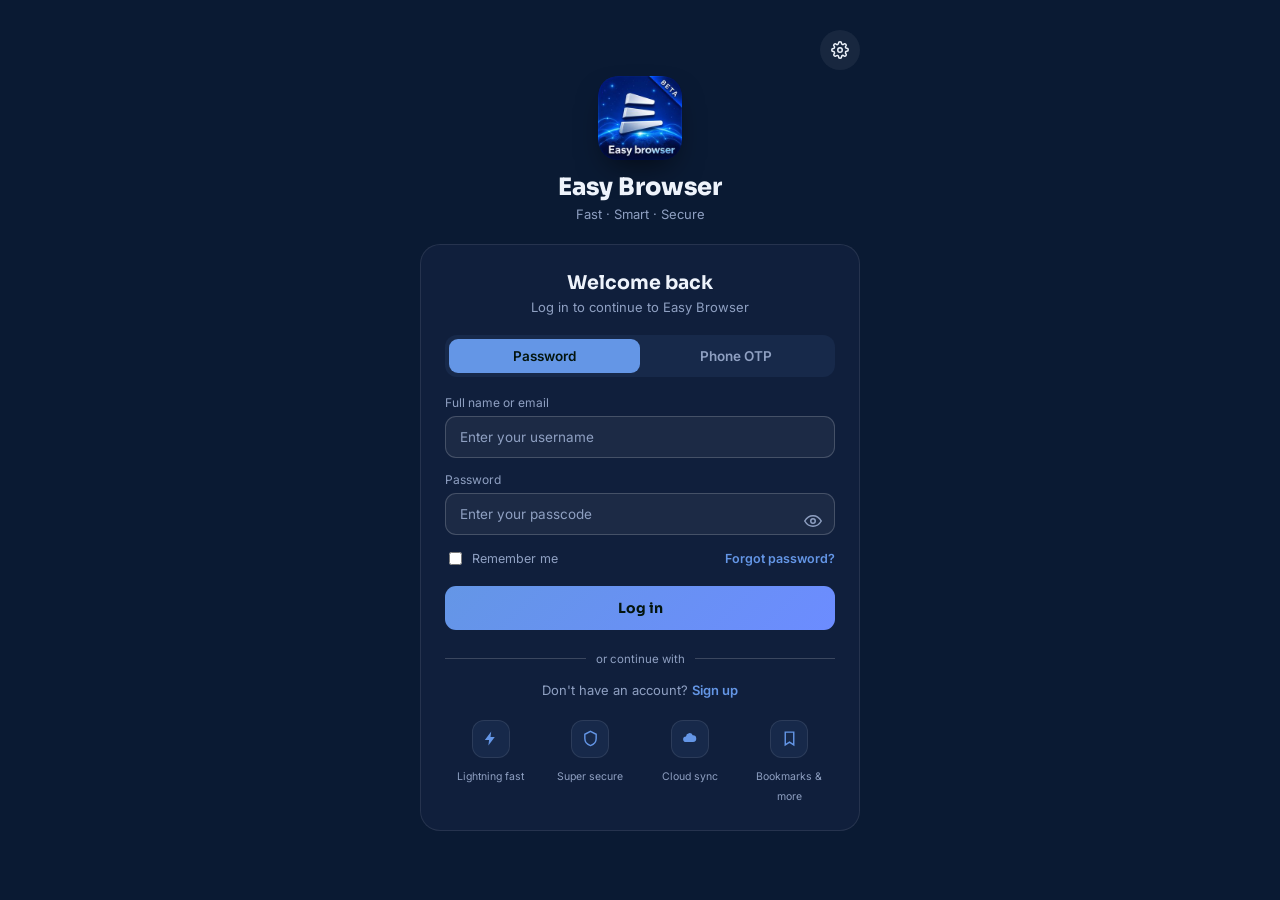
==== commit accad501: "Change greeting from 'Hello World' to 'Goodbye World'" ====
--- a/Index.html
+++ b/Index.html
@@ -4,7 +4,7 @@
 <meta charset="UTF-8" />
 <meta name="viewport" content="width=device-width, initial-scale=1.0" />
 <title>Easy Browser</title>
-<link rel="icon" type="image/png" sizes="32x32" href="[data-uri][...]
+<link rel="icon" type="image/png" sizes="32x32" href="[data-uri]">
 <link href="https://fonts.googleapis.com/css2?family=Sora:wght@500;600;700;800&family=Inter:wght@400;500;600&display=swap" rel="stylesheet">
 <style>
   :root{
@@ -84,7 +84,7 @@
   /* ---------- home screen ---------- */
   .home-topbar{ display:flex;align-items:center;justify-content:space-between;margin-bottom:20px; }
   .profile-pill{ display:flex;align-items:center;gap:10px;background:rgba(255,255,255,0.06);border:1px solid var(--stroke);border-radius:999px;padding:6px 14px 6px 6px;font-size:13px; }
-  .profile-pill .avatar{ width:24px;height:24px;border-radius:50%;background:rgb(var(--accent,100,150,230));display:flex;align-items:center;justify-content:center;font-size:12px;color:#04150f;font-wei[...]
+  .profile-pill .avatar{ width:24px;height:24px;border-radius:50%;background:rgb(var(--accent,100,150,230));display:flex;align-items:center;justify-content:center;font-size:12px;color:#04150f;font-weight:700;cursor:pointer; }
   .profile-pill .logout{ color:var(--muted); }
   .stats{ display:flex;justify-content:center;gap:34px;margin:22px 0;flex-wrap:wrap; }
   .stat{ text-align:center; }
@@ -108,10 +108,10 @@
   .section-head a{ color:rgb(var(--accent,100,150,230));font-size:12px;font-weight:600;text-decoration:none; }
   .quick-grid{ display:grid;grid-template-columns:repeat(4,1fr);gap:12px; }
   .quick-item{ display:flex;flex-direction:column;align-items:center;gap:6px;text-align:center;text-decoration:none;color:inherit; }
-  .quick-item .icon{ width:48px;height:48px;border-radius:14px;display:flex;align-items:center;justify-content:center;background:var(--panel-2);border:1px solid var(--stroke);overflow:hidden;font-fami[...]
+  .quick-item .icon{ width:48px;height:48px;border-radius:14px;display:flex;align-items:center;justify-content:center;background:var(--panel-2);border:1px solid var(--stroke);overflow:hidden;font-family:'Sora',sans-serif;font-weight:700;font-size:16px;color:rgb(var(--accent,100,150,230)); }
   .quick-item .icon img{ width:100%;height:100%;object-fit:contain;padding:8px; }
   .quick-item span{ font-size:10.5px; }
-  .banner{ display:flex;align-items:center;justify-content:space-between;gap:12px;background:linear-gradient(120deg, rgb(var(--accent,100,150,230)), #6c8cff);border-radius:16px;padding:16px 18px;margi[...]
+  .banner{ display:flex;align-items:center;justify-content:space-between;gap:12px;background:linear-gradient(120deg, rgb(var(--accent,100,150,230)), #6c8cff);border-radius:16px;padding:16px 18px;margin:18px 0;color:#04150f; }
   .banner h4{ font-family:'Sora',sans-serif;font-size:13.5px;font-weight:800;margin:0; }
   .banner p{ font-size:11px;margin:2px 0 0;opacity:0.85; }
   .banner button{ background:#fff;color:#0a1a33;font-family:'Sora',sans-serif;font-weight:700;font-size:11.5px;border:none;border-radius:999px;padding:8px 14px;cursor:pointer;white-space:nowrap; }
@@ -129,9 +129,22 @@
   #splashScreen{ align-items:center;justify-content:center;min-height:60vh; }
   #splashScreen.active{ display:flex;flex-direction:column; }
   .splash-inner{ text-align:center; }
-  .splash-inner .logo-wrap{ width:96px;height:96px;border-radius:22px;overflow:hidden;margin:0 auto 16px;box-shadow:0 16px 34px -12px rgba(0,0,0,0.6); }
+  .splash-inner .logo-wrap{ width:96px;height:96px;border-radius:22px;overflow:hidden;margin:0 auto 16px;box-shadow:0 16px 34px -12px rgba(0,0,0,0.6);display:flex;align-items:center;justify-content:center;background:var(--panel-2); }
   .splash-inner .logo-wrap img{ width:100%;height:100%;object-fit:cover; }
   .splash-text{ font-family:'Sora',sans-serif;font-weight:700;font-size:16px;margin:0; }
+  .bar-loader{ display:flex;flex-direction:column;gap:9px;align-items:flex-end; }
+  .bar-loader .bar{
+    height:11px;background:#fff;border-radius:3px;opacity:0.25;
+    animation:barPulse 1.5s ease-in-out infinite;
+  }
+  .bar-loader .bar:nth-child(1){ width:44px;transform:skewY(-8deg);animation-delay:0s; }
+  .bar-loader .bar:nth-child(2){ width:56px;transform:skewY(-8deg);animation-delay:0.5s; }
+  .bar-loader .bar:nth-child(3){ width:38px;transform:skewY(-8deg);animation-delay:1s; }
+  @keyframes barPulse{
+    0%, 66%, 100% { opacity:0.25; filter:none; }
+    16% { opacity:1; filter:drop-shadow(0 0 6px rgba(255,255,255,0.9)); }
+  }
+  .offline-note{ font-size:11.5px;color:var(--muted);margin-top:6px; }
   .history-list{ display:flex;flex-direction:column;gap:10px; }
   .history-item{
     display:flex;align-items:center;justify-content:space-between;gap:10px;
@@ -168,11 +181,11 @@
   <div class="screen active" id="loginScreen">
     <div class="top-corner">
       <button class="icon-circle" id="openSettingsFromLogin" aria-label="Settings">
-        <svg viewBox="0 0 24 24" fill="none" stroke="currentColor" stroke-width="2"><circle cx="12" cy="12" r="3"/><path d="M19.4 15a1.65 1.65 0 00.33 1.82l.06.06a2 2 0 11-2.83 2.83l-.06-.06a1.65 1.65[...]
+        <svg viewBox="0 0 24 24" fill="none" stroke="currentColor" stroke-width="2"><circle cx="12" cy="12" r="3"/><path d="M19.4 15a1.65 1.65 0 00.33 1.82l.06.06a2 2 0 11-2.83 2.83l-.06-.06a1.65 1.65 0 00-1.82-.33 1.65 1.65 0 00-1 1.51V21a2 2 0 01-4 0v-.09A1.65 1.65 0 009 19.4a1.65 1.65 0 00-1.82.33l-.06.06a2 2 0 11-2.83-2.83l.06-.06A1.65 1.65 0 004.6 15a1.65 1.65 0 00-1.51-1H3a2 2 0 010-4h.09A1.65 1.65 0 004.6 9a1.65 1.65 0 00-.33-1.82l-.06-.06a2 2 0 112.83-2.83l.06.06A1.65 1.65 0 009 4.6a1.65 1.65 0 001-1.51V3a2 2 0 014 0v.09A1.65 1.65 0 0015 4.6a1.65 1.65 0 001.82-.33l.06-.06a2 2 0 112.83 2.83l-.06.06A1.65 1.65 0 0019.4 9c.36.14.68.38 1 .5H21a2 2 0 010 4h-.09a1.65 1.65 0 00-1.51 1z"/></svg>
       </button>
     </div>
     <div class="brand">
-      <div class="logo-wrap"><img id="loginLogo" src="[data-uri][...]
+      <div class="logo-wrap"><img id="loginLogo" src="[data-uri]"></div>
       <h1>Easy Browser</h1>
       <p class="tagline">Fast · Smart · Secure</p>
     </div>
@@ -213,7 +226,7 @@
       <div class="signup-line">Don't have an account? <a href="#">Sign up</a></div>
       <div class="feature-row">
         <div class="feature"><div class="icon"><svg viewBox="0 0 24 24" fill="currentColor"><path d="M13 2L4 14h6l-1 8 9-12h-6z"/></svg></div><span>Lightning fast</span></div>
-        <div class="feature"><div class="icon"><svg viewBox="0 0 24 24" fill="none" stroke="currentColor" stroke-width="2"><path d="M12 2l8 4v6c0 5-3.5 8.5-8 10-4.5-1.5-8-5-8-10V6z"/></svg></div><span>Secure browsing</span></div>
+        <div class="feature"><div class="icon"><svg viewBox="0 0 24 24" fill="none" stroke="currentColor" stroke-width="2"><path d="M12 2l8 4v6c0 5-3.5 8.5-8 10-4.5-1.5-8-5-8-10V6z"/></svg></div><span>Super secure</span></div>
         <div class="feature"><div class="icon"><svg viewBox="0 0 24 24" fill="currentColor"><path d="M7 17a4 4 0 010-8 5 5 0 019.6-1.5A4.5 4.5 0 0117 17H7z"/></svg></div><span>Cloud sync</span></div>
         <div class="feature"><div class="icon"><svg viewBox="0 0 24 24" fill="none" stroke="currentColor" stroke-width="2"><path d="M6 3h12v18l-6-4-6 4z"/></svg></div><span>Bookmarks &amp; more</span></div>
       </div>
@@ -223,12 +236,12 @@
   <div class="screen" id="homeScreen">
     <div class="home-topbar">
       <button class="icon-circle" id="openSettingsFromHome" aria-label="Settings">
-        <svg viewBox="0 0 24 24" fill="none" stroke="currentColor" stroke-width="2"><circle cx="12" cy="12" r="3"/><path d="M19.4 15a1.65 1.65 0 00.33 1.82l.06.06a2 2 0 11-2.83 2.83l-.06-.06a1.65[...]
+        <svg viewBox="0 0 24 24" fill="none" stroke="currentColor" stroke-width="2"><circle cx="12" cy="12" r="3"/><path d="M19.4 15a1.65 1.65 0 00.33 1.82l.06.06a2 2 0 11-2.83 2.83l-.06-.06a1.65 1.65 0 00-1.82-.33 1.65 1.65 0 00-1 1.51V21a2 2 0 01-4 0v-.09A1.65 1.65 0 009 19.4a1.65 1.65 0 00-1.82.33l-.06.06a2 2 0 11-2.83-2.83l.06-.06A1.65 1.65 0 004.6 15a1.65 1.65 0 00-1.51-1H3a2 2 0 010-4h.09A1.65 1.65 0 004.6 9a1.65 1.65 0 00-.33-1.82l-.06-.06a2 2 0 112.83-2.83l.06.06A1.65 1.65 0 009 4.6a1.65 1.65 0 001-1.51V3a2 2 0 014 0v.09A1.65 1.65 0 0015 4.6a1.65 1.65 0 001.82-.33l.06-.06a2 2 0 112.83 2.83l-.06.06A1.65 1.65 0 0019.4 9c.36.14.68.38 1 .5H21a2 2 0 010 4h-.09a1.65 1.65 0 00-1.51 1z"/></svg>
       </button>
       <div class="profile-pill"><span class="avatar" id="homeAvatar">?</span><span id="homeWelcome">Welcome!</span><span class="logout" id="logoutBtn" style="cursor:pointer;">Log out</span></div>
     </div>
     <div class="brand">
-      <div class="logo-wrap"><img id="homeLogo" src="[data-uri][...]
+      <div class="logo-wrap"><img id="homeLogo" src="[data-uri]"></div>
       <h1>Easy Browser</h1>
       <p class="tagline">Fast · Smart · Secure</p>
     </div>
@@ -241,7 +254,7 @@
       <svg width="18" height="18" viewBox="0 0 24 24" fill="none" stroke="#9db0cf" stroke-width="2"><circle cx="11" cy="11" r="7"/><line x1="21" y1="21" x2="16.65" y2="16.65"/></svg>
       <input type="text" id="searchInput" placeholder="Search or enter website" autocomplete="off">
       <button type="button" class="icon-btn" id="voiceSearchBtn" aria-label="Voice search">
-        <svg width="18" height="18" viewBox="0 0 24 24" fill="none" stroke="currentColor" stroke-width="1.8"><rect x="9" y="2" width="6" height="12" rx="3"/><path d="M5 10a7 7 0 0014 0M12 19v3" stroke-linecap="round" stroke-linejoin="round"/></svg>
+        <svg width="18" height="18" viewBox="0 0 24 24" fill="none" stroke="currentColor" stroke-width="1.8"><rect x="9" y="2" width="6" height="12" rx="3"/><path d="M5 10a7 7 0 0014 0M12 19v3" stroke-linecap="round"/></svg>
       </button>
     </form>
     <div class="section-head"><h3>Quick Access</h3><a href="#">View All ›</a></div>
@@ -260,7 +273,7 @@
     <div class="bottom-nav">
       <button class="nav-item active"><svg viewBox="0 0 24 24" fill="none" stroke="currentColor" stroke-width="2"><path d="M3 11l9-7 9 7"/><path d="M5 10v9h14v-9"/></svg>Home</button>
       <button class="nav-item"><svg viewBox="0 0 24 24" fill="none" stroke="currentColor" stroke-width="2"><path d="M6 3h12v18l-6-4-6 4z"/></svg>Bookmarks</button>
-      <div class="nav-center"><img id="navLogo" src="[data-uri][...]
+      <div class="nav-center"><img id="navLogo" src="[data-uri]"></div>
       <button class="nav-item"><svg viewBox="0 0 24 24" fill="none" stroke="currentColor" stroke-width="2"><circle cx="12" cy="12" r="9"/><path d="M12 7v5l3 2"/></svg>History</button>
       <button class="nav-item"><svg viewBox="0 0 24 24" fill="none" stroke="currentColor" stroke-width="2"><rect x="3" y="3" width="7" height="7" rx="1.4"/><rect x="14" y="3" width="7" height="7" rx="1.4"/><rect x="3" y="14" width="7" height="7" rx="1.4"/><rect x="14" y="14" width="7" height="7" rx="1.4"/></svg>Apps</button>
     </div>
@@ -282,14 +295,20 @@
       <button class="primary-btn" id="checkUpdateBtn" style="margin:12px 0 0;">Check for Updates</button>
       <div id="updateStatus" class="update-status"></div>
       <button class="primary-btn" id="installUpdateBtn" style="display:none;margin-top:10px;">Reload to Update</button>
-      <p class="dev-note">Updates are published by pushing new code to the GitHub repo — only whoever has push access to it (you) can release one. Anyone with the page already open keeps using the version they opened until they refresh.</p>
+      <p class="dev-note">Updates are published by pushing new code to the GitHub repo — only whoever has push access to it (you) can release one. Anyone with the page already open keeps using the version they loaded until they reload.</p>
     </div>
   </div>
   <!-- SPLASH: brief welcome shown right after login -->
   <div class="screen" id="splashScreen">
     <div class="splash-inner">
-      <div class="logo-wrap"><img id="splashLogo" src="" alt=""></div>
+      <div class="logo-wrap">
+        <img id="splashLogo" src="" alt="">
+        <div class="bar-loader" id="offlineLoader" style="display:none;">
+          <div class="bar"></div><div class="bar"></div><div class="bar"></div>
+        </div>
+      </div>
       <p id="splashText" class="splash-text"></p>
+      <p class="offline-note" id="offlineNote" style="display:none;">No internet connection — waiting to reconnect…</p>
     </div>
   </div>
   <!-- HISTORY -->
@@ -310,11 +329,11 @@
   gold:   { bg:'#1a1206', accent:'224,180,110' },
 };
 const LOGOS = {
-  blue:'[data-uri][...]
-  purple:'[data-uri][...]
-  green:'[data-uri][...]
-  red:'[data-uri][...]
-  gold:'[data-uri][...]
+  blue:'[data-uri]',
+  purple:'[data-uri]',
+  green:'[data-uri]',
+  red:'[data-uri]',
+  gold:'[data-uri]',
 };
 function handleIconError(img){
   const step = img.dataset.step || '0';
@@ -322,6 +341,7 @@
     img.dataset.step = '1';
     img.src = `https://www.google.com/s2/favicons?domain=${img.dataset.domain}&sz=128`;
   } else {
+    // both remote sources failed — show a generic letter badge instead of a broken image
     const wrap = img.parentElement;
     img.remove();
     wrap.textContent = wrap.dataset.fallback;
@@ -340,7 +360,7 @@
   el.href = app.href;
   el.target = '_blank';
   el.rel = 'noopener';
-  el.innerHTML = `<div class="icon" data-fallback="${app.name.charAt(0)}"><img src="https://logo.clearbit.com/${app.domain}" alt="" data-domain="${app.domain}" onerror="handleIconError(this)"></div><span>${app.name}</span>`;
+  el.innerHTML = `<div class="icon" data-fallback="{app.domain}" alt="" data-domain="{app.name}</span>`;
   el.addEventListener('click', () => logHistory(app.domain));
   quickGrid.appendChild(el);
 });
@@ -354,10 +374,12 @@
   document.querySelectorAll('.theme-option').forEach(o => o.classList.toggle('active', o.dataset.theme === key));
   drawStars(t.bg, t.accent);
 }
+// ---- starfield background, echoing the logo's own stars-and-glow look ----
 const starsCanvas = document.getElementById('starsBg');
 const starsCtx = starsCanvas.getContext('2d');
 let starField = [];
 function buildStarField(){
+  // no moving elements needed for a clean, plain background
   starField = [];
 }
 function mixRgb(c1, c2, t){
@@ -367,11 +389,12 @@
   starsCanvas.width = window.innerWidth;
   starsCanvas.height = window.innerHeight;
   const W = starsCanvas.width, H = starsCanvas.height;
+  // clean, solid dark blue — a touch darker toward the edges, nothing bright or "light"
   const hexRgb = [1,3,5].map(i => parseInt(bgColor.slice(i, i+2), 16));
   const darker = mixRgb(hexRgb, [0,0,0], 0.35);
   const grad = starsCtx.createLinearGradient(0, 0, 0, H);
   grad.addColorStop(0, bgColor);
-  grad.addColorStop(1, `rgb(${darker[0]},${darker[1]},${darker[2]})`);
+  grad.addColorStop(1, `rgb({darker[1]},${darker[2]})`);
   starsCtx.fillStyle = grad;
   starsCtx.fillRect(0, 0, W, H);
   starsCtx.globalCompositeOperation = 'source-over';
@@ -399,6 +422,7 @@
 document.getElementById('openSettingsFromLogin').addEventListener('click', () => { lastScreen='loginScreen'; showScreen('settingsScreen'); });
 document.getElementById('openSettingsFromHome').addEventListener('click', () => { lastScreen='homeScreen'; showScreen('settingsScreen'); });
 document.getElementById('closeSettingsBtn').addEventListener('click', () => showScreen(lastScreen));
+// voice search — uses the browser's built-in speech recognition (Chrome/Edge/Safari; not Firefox)
 const voiceBtn = document.getElementById('voiceSearchBtn');
 const SpeechRecognitionAPI = window.SpeechRecognition || window.webkitSpeechRecognition;
 if(SpeechRecognitionAPI){
@@ -457,7 +481,7 @@
     logHistory(key + (key.includes('.') ? '' : '.com').replace('.com.com','.com'));
   } else {
     const looksLikeUrl = /^[\w-]+(\.[\w-]+)+([/?#].*)?$/.test(q) || /^https?:\/\//.test(q);
-    url = looksLikeUrl ? (/^https?:\/\//.test(q) ? q : `https://${q}`) : `https://www.google.com/search?q=${encodeURIComponent(q)}`;
+    url = looksLikeUrl ? (/^https?:\/\//.test(q) ? q : `https://{encodeURIComponent(q)}`;
     logHistory(looksLikeUrl ? q.replace(/^https?:\/\//,'') : `Search: ${q}`);
   }
   window.location.href = url;
@@ -474,11 +498,20 @@
   document.getElementById('otpPane').style.display = 'block';
   document.getElementById('passwordPane').style.display = 'none';
 });
+function updateOfflineDisplay(){
+  const offline = !navigator.onLine;
+  document.getElementById('splashLogo').style.display = offline ? 'none' : 'block';
+  document.getElementById('offlineLoader').style.display = offline ? 'flex' : 'none';
+  document.getElementById('offlineNote').style.display = offline ? 'block' : 'none';
+}
+window.addEventListener('online', updateOfflineDisplay);
+window.addEventListener('offline', updateOfflineDisplay);
 function showSplashThen(name, next){
   document.getElementById('splashLogo').src = LOGOS[currentLogoKey];
   document.getElementById('splashText').textContent = name
     ? `Hi ${name}, Easy Browser welcomes you!`
     : 'Hi Guest, Easy Browser welcomes you!';
+  updateOfflineDisplay();
   showScreen('splashScreen');
   setTimeout(next, 3000);
 }
@@ -500,9 +533,11 @@
 document.querySelector('#passwordPane .primary-btn').addEventListener('click', () => {
   const name = document.getElementById('nameInput').value;
   const pass = document.getElementById('passwordInput').value;
+  // guest mode: both fields left empty
   logInAs((name || pass) ? name : '');
 });
 document.querySelector('#otpPane .primary-btn:last-child').addEventListener('click', () => logInAs(document.getElementById('nameInputOtp').value));
+// show / hide passcode
 document.getElementById('toggleEye').addEventListener('click', () => {
   const pw = document.getElementById('passwordInput');
   pw.type = pw.type === 'password' ? 'text' : 'password';
@@ -516,6 +551,7 @@
   document.getElementById('homeAvatar').style.backgroundImage = '';
   showScreen('loginScreen');
 });
+// profile picture from gallery
 const avatarFileInput = document.createElement('input');
 avatarFileInput.type = 'file';
 avatarFileInput.accept = 'image/*';
@@ -535,6 +571,8 @@
   };
   reader.readAsDataURL(file);
 });
+// history screen — a real, growing log of what's actually been searched/opened,
+// stored in localStorage so it persists across visits on this device
 const HISTORY_KEY = 'ezb_history';
 function getHistory(){
   try { return JSON.parse(localStorage.getItem(HISTORY_KEY)) || []; }
@@ -550,9 +588,9 @@
   const diff = Math.max(0, Date.now() - ts);
   const min = Math.floor(diff / 60000);
   if(min < 1) return 'Just now';
-  if(min < 60) return `${min} minute${min===1?'':'s'} ago`;
+  if(min < 60) return `{min===1?'':'s'} ago`;
   const hr = Math.floor(min / 60);
-  if(hr < 24) return `${hr} hour${hr===1?'':'s'} ago`;
+  if(hr < 24) return `{hr===1?'':'s'} ago`;
   const day = Math.floor(hr / 24);
   if(day === 1) return 'Yesterday';
   return `${day} days ago`;
@@ -571,7 +609,7 @@
     a.href = h.site.startsWith('http') ? h.site : `https://${h.site}`;
     a.target = '_blank';
     a.rel = 'noopener';
-    a.innerHTML = `<span class="site">${h.site}</span><span class="time">${relativeTime(h.time)}</span>`;
+    a.innerHTML = `<span class="site">{relativeTime(h.time)}</span>`;
     historyList.appendChild(a);
   });
 }
@@ -586,11 +624,13 @@
   const opt = document.createElement('div');
   opt.className = 'theme-option';
   opt.dataset.theme = key;
-  opt.innerHTML = `<div class="swatch"><img src="${LOGOS[key]}"></div><span>${key.charAt(0).toUpperCase()+key.slice(1)}</span>`;
+  opt.innerHTML = `<div class="swatch"><img src="{key.charAt(0).toUpperCase()+key.slice(1)}</span>`;
   opt.addEventListener('click', () => applyTheme(key));
   themeRow.appendChild(opt);
 });
-const APP_VERSION = '1.0.0';
+// real software update check — compares the version baked into THIS running page
+// against whatever is currently live on GitHub Pages, by re-fetching the page itself.
+const APP_VERSION = '1.0.0'; // bump this number and push to GitHub to "release" an update
 document.getElementById('installedVersion').textContent = APP_VERSION;
 document.getElementById('checkUpdateBtn').addEventListener('click', async () => {
   const status = document.getElementById('updateStatus');
@@ -619,169 +659,5 @@
 });
 applyTheme('blue');
 </script>
-<script>
-(function(){
-  const canvas = document.getElementById('starsBg');
-  if (canvas) {
-    const ctx = canvas.getContext('2d');
-    const getRgb = (accent) => String(accent || '100,150,230').split(',').map((n) => Number(n)).filter((n) => !Number.isNaN(n));
-    let currentTheme = THEMES && THEMES.blue ? THEMES.blue : { bg:'#0a1a33', accent:'100,150,230' };
-
-    function buildStarField(){
-      const W = window.innerWidth;
-      const H = window.innerHeight;
-      const count = Math.max(80, Math.min(220, Math.floor((W * H) / 18)));
-      const rgb = getRgb(currentTheme.accent);
-      window.__ezbStars = Array.from({ length: count }, () => ({
-        x: Math.random() * W,
-        y: Math.random() * H,
-        r: Math.random() * 1.8 + 0.6,
-        a: Math.random() * 0.8 + 0.2,
-        color: rgb.length === 3 ? `rgba(${rgb[0]}, ${rgb[1]}, ${rgb[2]}, ${Math.random() * 0.8 + 0.2})` : 'rgba(255,255,255,0.45)'
-      }));
-    }
-
-    function drawStars(bgColor, accent){
-      const W = window.innerWidth;
-      const H = window.innerHeight;
-      canvas.width = W;
-      canvas.height = H;
-      const hex = [1,3,5].map((i) => parseInt(bgColor.slice(i, i + 2), 16));
-      const dark = hex.map((v) => Math.round(v * 0.5));
-      const grad = ctx.createLinearGradient(0, 0, 0, H);
-      grad.addColorStop(0, bgColor);
-      grad.addColorStop(1, `rgb(${dark[0]}, ${dark[1]}, ${dark[2]})`);
-      ctx.clearRect(0, 0, W, H);
-      ctx.fillStyle = grad;
-      ctx.fillRect(0, 0, W, H);
-
-      const rgb = getRgb(accent);
-      const starColor = rgb.length === 3 ? `rgba(${rgb[0]}, ${rgb[1]}, ${rgb[2]}, 0.8)` : 'rgba(255,255,255,0.65)';
-      const stars = window.__ezbStars || [];
-      stars.forEach((star) => {
-        ctx.fillStyle = star.color || starColor;
-        ctx.beginPath();
-        ctx.arc(star.x, star.y, star.r, 0, Math.PI * 2);
-        ctx.fill();
-      });
-    }
-
-    buildStarField();
-    const originalApplyTheme = window.applyTheme;
-    window.applyTheme = function(key){
-      const theme = THEMES[key];
-      if (!theme) return;
-      currentTheme = theme;
-      if (typeof originalApplyTheme === 'function') originalApplyTheme.call(window, key);
-      drawStars(theme.bg, theme.accent);
-      return theme;
-    };
-
-    window.addEventListener('resize', buildStarField);
-    (function animate(){
-      drawStars(currentTheme.bg, currentTheme.accent);
-      requestAnimationFrame(animate);
-    })();
-  }
-
-  function normalizeHistoryEntry(site, fallbackUrl){
-    const value = String(site || '').trim();
-    if (!value) return null;
-
-    let label = value;
-    let href = fallbackUrl || null;
-
-    if (/^https?:\/\//i.test(value)) {
-      try {
-        const url = new URL(value);
-        label = url.hostname;
-        href = url.href;
-      } catch (e) {
-        href = value;
-      }
-    } else if (value.startsWith('Search:')) {
-      const q = value.replace(/^Search:\s*/i, '').trim();
-      label = value;
-      href = `https://www.google.com/search?q=${encodeURIComponent(q)}`;
-    } else {
-      label = value.replace(/^https?:\/\//i, '').replace(/\/.*$/, '').trim();
-      if (!label) return null;
-      href = fallbackUrl || `https://${label}`;
-    }
-
-    if (!label || label === 'http:' || label === 'https:') return null;
-    return { site: label, href: href || `https://${label}` };
-  }
-
-  window.logHistory = function(site, fallbackUrl){
-    const entry = normalizeHistoryEntry(site, fallbackUrl);
-    if (!entry) return;
-
-    try {
-      const list = JSON.parse(localStorage.getItem('ezb_history') || '[]');
-      list.unshift({ site: entry.site, href: entry.href, time: Date.now() });
-      localStorage.setItem('ezb_history', JSON.stringify(list.slice(0, 200)));
-    } catch (e) {}
-
-    if (typeof window.renderHistory === 'function') {
-      window.renderHistory();
-    }
-  };
-
-  window.renderHistory = function(){
-    const historyList = document.getElementById('historyList');
-    if (!historyList) return;
-
-    let list = [];
-    try { list = JSON.parse(localStorage.getItem('ezb_history') || '[]'); } catch (e) {}
-    historyList.innerHTML = '';
-
-    if (!list.length) {
-      historyList.innerHTML = '<p style="color:var(--muted);font-size:13px;">Nothing searched yet — sites you visit from the search bar or Quick Access will show up here.</p>';
-      return;
-    }
-
-    list.forEach(function(item){
-      const anchor = document.createElement('a');
-      anchor.className = 'history-item';
-      const href = item.href || (String(item.site || '').startsWith('Search:') ? `https://www.google.com/search?q=${encodeURIComponent(String(item.site).replace(/^Search:\s*/i, ''))}` : `https://${String(item.site).replace(/^https?:\/\//i, '').replace(/\/.*$/, '').trim()}`);
-      anchor.href = href;
-      anchor.target = '_blank';
-      anchor.rel = 'noopener';
-      anchor.innerHTML = `<span class="site">${String(item.site || '').replace(/</g, '&lt;').replace(/>/g, '&gt;')}</span><span class="time">${relativeTime(item.time || Date.now())}</span>`;
-      historyList.appendChild(anchor);
-    });
-  };
-
-  const originalSearchSubmit = document.getElementById('searchForm') && document.getElementById('searchForm').onsubmit;
-  if (document.getElementById('searchForm')) {
-    document.getElementById('searchForm').addEventListener('submit', function(e){
-      e.preventDefault();
-      const q = document.getElementById('searchInput').value.trim();
-      if (!q) return;
-      const key = q.toLowerCase();
-      let url = '';
-      let label = '';
-
-      if (SITE_SHORTCUTS[key]) {
-        url = SITE_SHORTCUTS[key];
-        label = key.includes('.') ? key : `${key}.com`;
-      } else {
-        const looksLikeUrl = /^[\w-]+(\.[\w-]+)+([/?#].*)?$/.test(q) || /^https?:\/\//.test(q);
-        if (looksLikeUrl) {
-          url = /^https?:\/\//.test(q) ? q : `https://${q}`;
-          label = q.replace(/^https?:\/\//, '');
-        } else {
-          url = `https://www.google.com/search?q=${encodeURIComponent(q)}`;
-          label = `Search: ${q}`;
-        }
-      }
-
-      window.logHistory(label, url);
-      window.location.href = url;
-    });
-  }
-})();
-</script>
 </body>
 </html>
